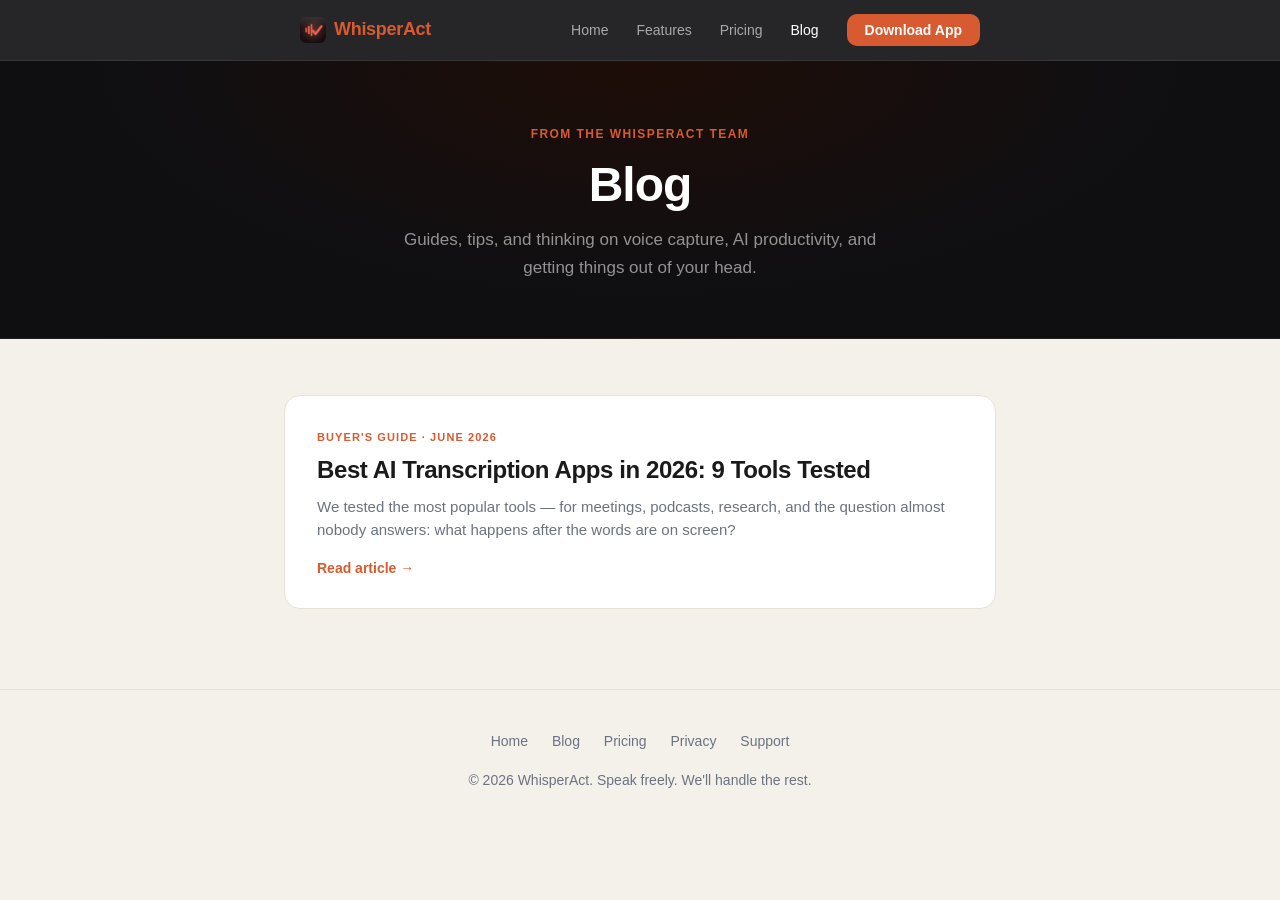
==== blog/index.html @ 08784a47 "My First Blog" ====
<!DOCTYPE html>
<html lang="en">
<head>
  <meta charset="UTF-8" />
  <meta name="viewport" content="width=device-width, initial-scale=1.0" />
  <title>Blog — WhisperAct</title>
  <meta name="description" content="Guides, tips, and insights from the WhisperAct team — on voice capture, AI productivity, and getting things out of your head." />
  <link rel="canonical" href="https://whisperact.com/blog" />

  <!-- Favicons -->
  <link rel="icon" type="image/x-icon" href="/favicon.ico" />
  <link rel="apple-touch-icon" href="/apple-touch-icon.png" />

  <!-- Open Graph -->
  <meta property="og:type" content="website" />
  <meta property="og:title" content="Blog — WhisperAct" />
  <meta property="og:description" content="Guides, tips, and insights from the WhisperAct team." />
  <meta property="og:url" content="https://whisperact.com/blog" />
  <meta property="og:image" content="https://whisperact.com/og.png" />
  <meta name="twitter:card" content="summary_large_image" />

  <style>
    *, *::before, *::after { box-sizing: border-box; margin: 0; padding: 0; }

    :root {
      --coral:  #D85A30;
      --coral-dark: #A83820;
      --coral-hover: #B84520;
      --coral-light: #FFF5F0;
      --coral-border: #FFDDD0;
      --coral-text-dark: #8B2A10;
      --dark:   #0f0f12;
      --text:   #1a1a1a;
      --muted:  #6b7280;
      --paper:  #F4F1EB;
      --bg-alt: #EDE9E1;
      --border: #E7E1D7;
    }

    html { scroll-behavior: smooth; }

    body {
      font-family: -apple-system, BlinkMacSystemFont, "Segoe UI", Roboto, sans-serif;
      background: var(--paper);
      color: var(--text);
      line-height: 1.65;
      -webkit-font-smoothing: antialiased;
    }

    /* ── NAV ── */
    nav {
      position: sticky;
      top: 0;
      z-index: 100;
      background: rgba(10,10,13,.88);
      backdrop-filter: blur(14px);
      -webkit-backdrop-filter: blur(14px);
      border-bottom: 1px solid rgba(255,255,255,.08);
    }
    .nav-inner {
      width: 100%;
      max-width: 760px;
      margin: 0 auto;
      padding: 0 40px;
      display: flex;
      align-items: center;
      justify-content: space-between;
      height: 60px;
    }
    .nav-brand {
      font-size: 18px; font-weight: 700; color: var(--coral);
      letter-spacing: -0.3px; text-decoration: none;
      display: flex; align-items: center; gap: 8px;
    }
    .nav-brand img { width: 26px; height: 26px; border-radius: 6px; }
    .nav-links { display: flex; gap: 28px; list-style: none; align-items: center; }
    .nav-links a { font-size: 14px; color: rgba(255,255,255,.6); text-decoration: none; transition: color .15s; }
    .nav-links a:hover { color: #fff; }
    .nav-links a.nav-cta {
      background: var(--coral); color: #fff; padding: 8px 18px;
      border-radius: 10px; font-weight: 600; transition: opacity .15s;
    }
    .nav-links a.nav-cta:hover { opacity: .88; color: #fff; }
    .nav-links a.active { color: #fff; }

    /* Hamburger toggle */
    .nav-toggle {
      display: none;
      flex-direction: column; justify-content: center; align-items: center;
      gap: 5px; width: 44px; height: 44px;
      background: none; border: none; cursor: pointer; padding: 0;
    }
    .nav-toggle span {
      display: block; width: 22px; height: 2px;
      background: rgba(255,255,255,.75); border-radius: 2px;
      transition: transform .25s, opacity .2s;
    }
    .nav-toggle:focus-visible { outline: 2px solid var(--coral); outline-offset: 2px; border-radius: 4px; }

    /* ── PAGE HERO ── */
    .page-hero {
      background: radial-gradient(ellipse at 50% 0%, #1e0d08 0%, #0f0f12 60%);
      color: #fff;
      padding: 64px 24px 56px;
      text-align: center;
      border-bottom: 1px solid rgba(255,255,255,.07);
    }
    .page-hero .eyebrow {
      font-size: 12px; font-weight: 700; letter-spacing: .12em;
      text-transform: uppercase; color: var(--coral); margin-bottom: 14px;
    }
    .page-hero h1 {
      font-size: clamp(32px, 5vw, 48px);
      font-weight: 800; letter-spacing: -1px; line-height: 1.1; margin-bottom: 14px;
    }
    .page-hero p {
      font-size: 17px; color: rgba(255,255,255,.55); max-width: 480px; margin: 0 auto;
    }

    /* ── POST LIST ── */
    .container {
      max-width: 760px;
      margin: 0 auto;
      padding: 56px 24px 80px;
    }

    .post-grid {
      display: grid;
      gap: 24px;
    }

    .post-card {
      background: #fff;
      border: 1px solid var(--border);
      border-radius: 16px;
      padding: 32px 32px 28px;
      display: flex;
      flex-direction: column;
      gap: 10px;
      transition: box-shadow .2s, border-color .2s;
      text-decoration: none;
      color: inherit;
    }
    .post-card:hover {
      box-shadow: 0 4px 24px rgba(0,0,0,.08);
      border-color: #d4cec6;
    }

    .post-label {
      font-size: 11px; font-weight: 700; letter-spacing: .1em;
      text-transform: uppercase; color: var(--coral);
    }

    .post-title {
      font-size: clamp(20px, 3vw, 24px);
      font-weight: 800; letter-spacing: -0.4px; line-height: 1.2;
      color: var(--text);
    }

    .post-dek {
      font-size: 15px; color: var(--muted); line-height: 1.55;
    }

    .post-cta {
      margin-top: 6px;
      font-size: 14px; font-weight: 600; color: var(--coral);
      display: inline-flex; align-items: center; gap: 5px;
    }

    /* Footer */
    footer {
      border-top: 1px solid var(--border);
      padding: 40px 24px; text-align: center;
      color: var(--muted); font-size: 14px;
    }
    footer a { color: var(--muted); text-decoration: none; margin: 0 10px; }
    footer a:hover { color: var(--text); }

    /* ── MOBILE NAV (≤900px) ── */
    @media (max-width: 900px) {
      .nav-toggle { display: flex; }
      .nav-links {
        display: none;
        position: absolute;
        top: 60px; left: 0; right: 0;
        flex-direction: column;
        background: rgba(10,10,13,.95);
        backdrop-filter: blur(14px);
        -webkit-backdrop-filter: blur(14px);
        border-bottom: 1px solid rgba(255,255,255,.08);
        padding: 12px 0 20px;
        gap: 0;
        align-items: stretch;
      }
      nav.open .nav-links { display: flex; }
      .nav-links li { width: 100%; }
      .nav-links a {
        display: block; padding: 13px 24px;
        font-size: 15px; color: rgba(255,255,255,.75);
        border-bottom: 1px solid rgba(255,255,255,.05);
      }
      .nav-links li:last-child a { border-bottom: none; }
      .nav-links a.nav-cta {
        margin: 12px 24px 0;
        text-align: center; border-radius: 12px;
        padding: 14px 24px; background: var(--coral);
        border-bottom: none;
      }
      nav.open .nav-toggle span:nth-child(1) { transform: translateY(7px) rotate(45deg); }
      nav.open .nav-toggle span:nth-child(2) { opacity: 0; }
      nav.open .nav-toggle span:nth-child(3) { transform: translateY(-7px) rotate(-45deg); }
      .nav-inner { padding: 0 20px; }
    }

    @media (max-width: 600px) {
      .container { padding: 40px 20px 60px; }
      .post-card { padding: 24px 22px 20px; }
    }
  </style>
</head>
<body>

  <nav aria-label="Main navigation">
    <div class="nav-inner">
      <a href="/" class="nav-brand">
        <img src="/icon.png" alt="WhisperAct icon" />
        WhisperAct
      </a>
      <button class="nav-toggle" type="button" aria-label="Menu" aria-expanded="false" aria-controls="navMenu">
        <span></span><span></span><span></span>
      </button>
      <ul class="nav-links" id="navMenu">
        <li><a href="/">Home</a></li>
        <li><a href="/#features">Features</a></li>
        <li><a href="/#pricing">Pricing</a></li>
        <li><a href="/blog" class="active">Blog</a></li>
        <li>
          <a href="https://apps.apple.com/us/app/whisperact-voice-task-planner/id6776684339"
             target="_blank" rel="noopener" class="nav-cta">Download App</a>
        </li>
      </ul>
    </div>
  </nav>

  <div class="page-hero">
    <div class="eyebrow">From the WhisperAct team</div>
    <h1>Blog</h1>
    <p>Guides, tips, and thinking on voice capture, AI productivity, and getting things out of your head.</p>
  </div>

  <div class="container">
    <div class="post-grid">

      <a class="post-card" href="/blog/best-ai-transcription-apps-2026">
        <div class="post-label">Buyer's Guide · June 2026</div>
        <div class="post-title">Best AI Transcription Apps in 2026: 9 Tools Tested</div>
        <div class="post-dek">We tested the most popular tools — for meetings, podcasts, research, and the question almost nobody answers: what happens after the words are on screen?</div>
        <div class="post-cta">Read article →</div>
      </a>

    </div>
  </div>

  <footer>
    <div>
      <a href="/">Home</a>
      <a href="/blog">Blog</a>
      <a href="/#pricing">Pricing</a>
      <a href="/privacy">Privacy</a>
      <a href="/support">Support</a>
    </div>
    <p style="margin-top:16px;">© 2026 WhisperAct. Speak freely. We'll handle the rest.</p>
  </footer>

  <script src="/menu.js" defer></script>
</body>
</html>
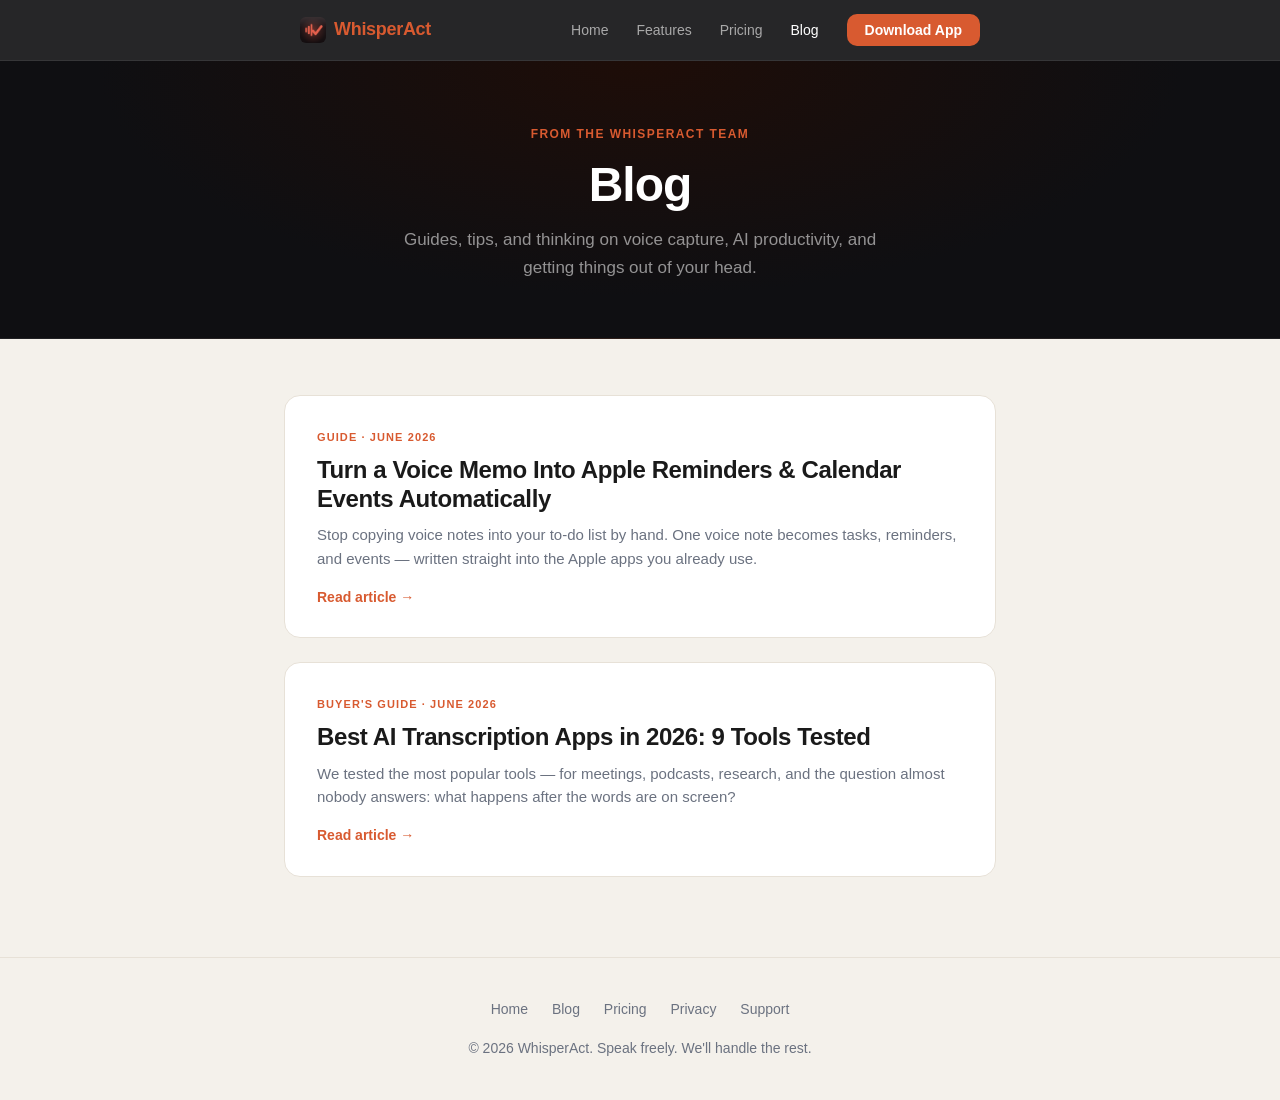
==== commit abb28077: "Voice-Memo-to-apple-reminder-calendar" ====
--- a/blog/index.html
+++ b/blog/index.html
@@ -251,6 +251,13 @@
   <div class="container">
     <div class="post-grid">
 
+      <a class="post-card" href="/blog/voice-memo-to-apple-reminders-calendar">
+        <div class="post-label">Guide · June 2026</div>
+        <div class="post-title">Turn a Voice Memo Into Apple Reminders &amp; Calendar Events Automatically</div>
+        <div class="post-dek">Stop copying voice notes into your to-do list by hand. One voice note becomes tasks, reminders, and events — written straight into the Apple apps you already use.</div>
+        <div class="post-cta">Read article →</div>
+      </a>
+
       <a class="post-card" href="/blog/best-ai-transcription-apps-2026">
         <div class="post-label">Buyer's Guide · June 2026</div>
         <div class="post-title">Best AI Transcription Apps in 2026: 9 Tools Tested</div>
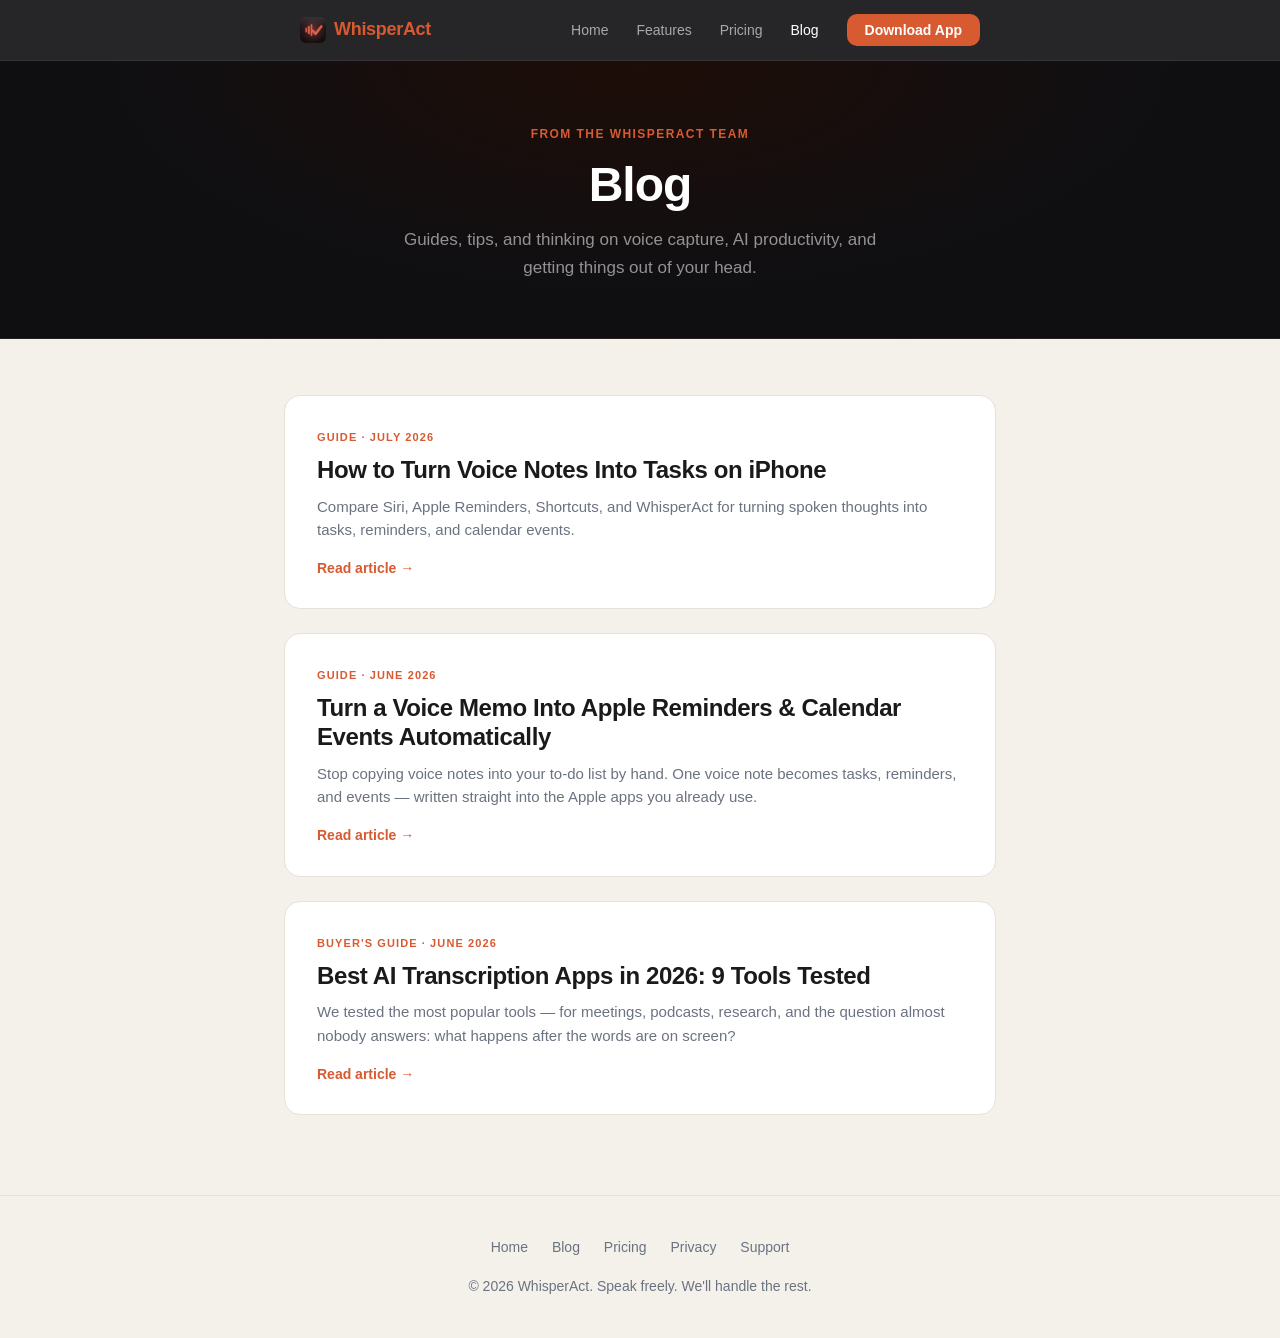
==== commit 3eb4c36b: "new blog post" ====
--- a/blog/index.html
+++ b/blog/index.html
@@ -223,7 +223,7 @@
   <nav aria-label="Main navigation">
     <div class="nav-inner">
       <a href="/" class="nav-brand">
-        <img src="/icon.png" alt="WhisperAct icon" />
+        <img src="/icon-128.png" width="26" height="26" alt="WhisperAct icon" />
         WhisperAct
       </a>
       <button class="nav-toggle" type="button" aria-label="Menu" aria-expanded="false" aria-controls="navMenu">
@@ -251,6 +251,13 @@
   <div class="container">
     <div class="post-grid">
 
+      <a class="post-card" href="/blog/voice-notes-to-tasks-iphone">
+        <div class="post-label">Guide · July 2026</div>
+        <div class="post-title">How to Turn Voice Notes Into Tasks on iPhone</div>
+        <div class="post-dek">Compare Siri, Apple Reminders, Shortcuts, and WhisperAct for turning spoken thoughts into tasks, reminders, and calendar events.</div>
+        <div class="post-cta">Read article →</div>
+      </a>
+
       <a class="post-card" href="/blog/voice-memo-to-apple-reminders-calendar">
         <div class="post-label">Guide · June 2026</div>
         <div class="post-title">Turn a Voice Memo Into Apple Reminders &amp; Calendar Events Automatically</div>
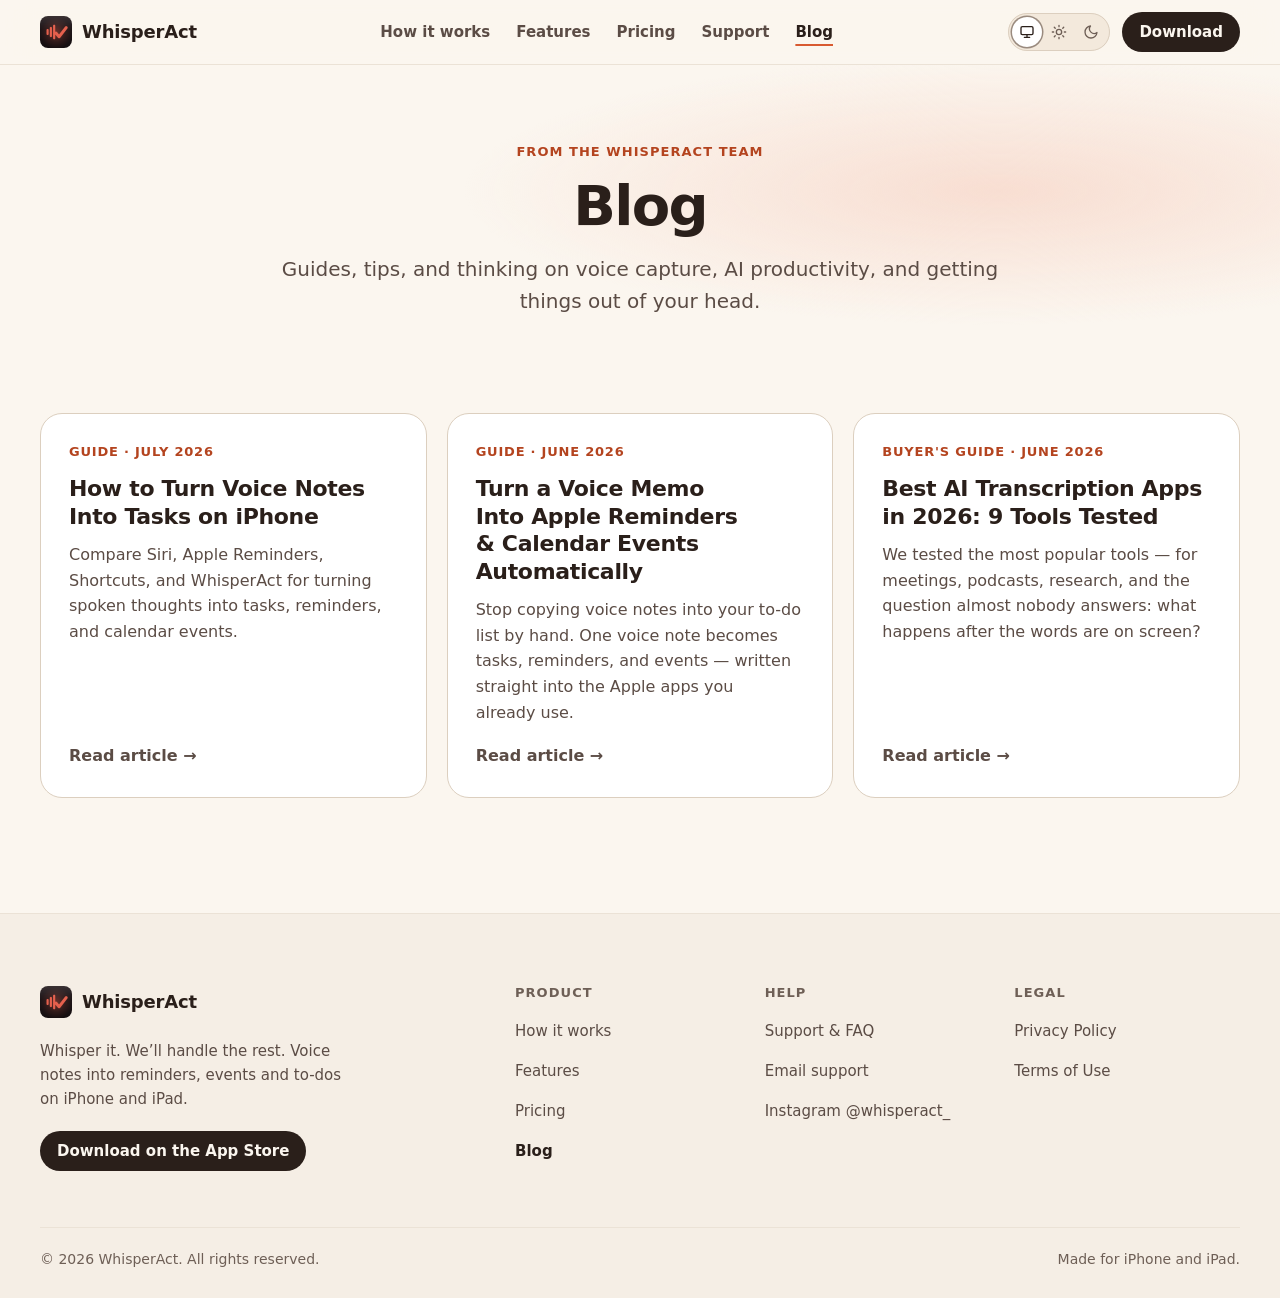
==== commit c4782661: "Refresh the website for WhisperAct 4.0.0 with light and dark themes - One shared stylesheet (site.cs" ====
--- a/blog/index.html
+++ b/blog/index.html
@@ -1,15 +1,40 @@
 <!DOCTYPE html>
-<html lang="en">
+<html lang="en" class="no-js">
 <head>
   <meta charset="UTF-8" />
-  <meta name="viewport" content="width=device-width, initial-scale=1.0" />
+  <meta name="viewport" content="width=device-width, initial-scale=1" />
   <title>Blog — WhisperAct</title>
   <meta name="description" content="Guides, tips, and insights from the WhisperAct team — on voice capture, AI productivity, and getting things out of your head." />
   <link rel="canonical" href="https://whisperact.com/blog" />
 
-  <!-- Favicons -->
-  <link rel="icon" type="image/x-icon" href="/favicon.ico" />
-  <link rel="apple-touch-icon" href="/apple-touch-icon.png" />
+  <!-- Icons / PWA -->
+  <link rel="icon" href="/favicon.ico" sizes="any" />
+  <link rel="icon" type="image/png" sizes="96x96" href="/favicon-96.png" />
+  <link rel="icon" type="image/png" sizes="32x32" href="/favicon-32.png" />
+  <link rel="apple-touch-icon" sizes="180x180" href="/apple-touch-icon.png" />
+  <link rel="manifest" href="/site.webmanifest" />
+
+  <!-- Appearance: follows the system unless the visitor picked one (stored by /menu.js) -->
+  <meta name="color-scheme" content="light dark" />
+  <meta name="theme-color" content="#fbf6ef" media="(prefers-color-scheme: light)" />
+  <meta name="theme-color" content="#1f1c1a" media="(prefers-color-scheme: dark)" />
+  <script>
+    (function (d) {
+      var r = d.documentElement;
+      r.className = r.className.replace(/\bno-js\b/, "js");
+      try {
+        var t = localStorage.getItem("wa-theme");
+        if (t === "light" || t === "dark") {
+          r.setAttribute("data-theme", t);
+          r.style.colorScheme = t;
+          var m = d.querySelectorAll('meta[name="theme-color"]');
+          for (var i = 0; i < m.length; i++) m[i].setAttribute("content", t === "dark" ? "#1f1c1a" : "#fbf6ef");
+        }
+      } catch (e) {}
+    })(document);
+  </script>
+  <link rel="stylesheet" href="/site.css" />
+  <script src="/menu.js" defer onerror="document.documentElement.classList.remove('js')"></script>
 
   <!-- Open Graph -->
   <meta property="og:type" content="website" />
@@ -18,274 +43,138 @@
   <meta property="og:url" content="https://whisperact.com/blog" />
   <meta property="og:image" content="https://whisperact.com/og.png" />
   <meta name="twitter:card" content="summary_large_image" />
-
-  <style>
-    *, *::before, *::after { box-sizing: border-box; margin: 0; padding: 0; }
-
-    :root {
-      --coral:  #D85A30;
-      --coral-dark: #A83820;
-      --coral-hover: #B84520;
-      --coral-light: #FFF5F0;
-      --coral-border: #FFDDD0;
-      --coral-text-dark: #8B2A10;
-      --dark:   #0f0f12;
-      --text:   #1a1a1a;
-      --muted:  #6b7280;
-      --paper:  #F4F1EB;
-      --bg-alt: #EDE9E1;
-      --border: #E7E1D7;
-    }
-
-    html { scroll-behavior: smooth; }
-
-    body {
-      font-family: -apple-system, BlinkMacSystemFont, "Segoe UI", Roboto, sans-serif;
-      background: var(--paper);
-      color: var(--text);
-      line-height: 1.65;
-      -webkit-font-smoothing: antialiased;
-    }
-
-    /* ── NAV ── */
-    nav {
-      position: sticky;
-      top: 0;
-      z-index: 100;
-      background: rgba(10,10,13,.88);
-      backdrop-filter: blur(14px);
-      -webkit-backdrop-filter: blur(14px);
-      border-bottom: 1px solid rgba(255,255,255,.08);
-    }
-    .nav-inner {
-      width: 100%;
-      max-width: 760px;
-      margin: 0 auto;
-      padding: 0 40px;
-      display: flex;
-      align-items: center;
-      justify-content: space-between;
-      height: 60px;
-    }
-    .nav-brand {
-      font-size: 18px; font-weight: 700; color: var(--coral);
-      letter-spacing: -0.3px; text-decoration: none;
-      display: flex; align-items: center; gap: 8px;
-    }
-    .nav-brand img { width: 26px; height: 26px; border-radius: 6px; }
-    .nav-links { display: flex; gap: 28px; list-style: none; align-items: center; }
-    .nav-links a { font-size: 14px; color: rgba(255,255,255,.6); text-decoration: none; transition: color .15s; }
-    .nav-links a:hover { color: #fff; }
-    .nav-links a.nav-cta {
-      background: var(--coral); color: #fff; padding: 8px 18px;
-      border-radius: 10px; font-weight: 600; transition: opacity .15s;
-    }
-    .nav-links a.nav-cta:hover { opacity: .88; color: #fff; }
-    .nav-links a.active { color: #fff; }
-
-    /* Hamburger toggle */
-    .nav-toggle {
-      display: none;
-      flex-direction: column; justify-content: center; align-items: center;
-      gap: 5px; width: 44px; height: 44px;
-      background: none; border: none; cursor: pointer; padding: 0;
-    }
-    .nav-toggle span {
-      display: block; width: 22px; height: 2px;
-      background: rgba(255,255,255,.75); border-radius: 2px;
-      transition: transform .25s, opacity .2s;
-    }
-    .nav-toggle:focus-visible { outline: 2px solid var(--coral); outline-offset: 2px; border-radius: 4px; }
-
-    /* ── PAGE HERO ── */
-    .page-hero {
-      background: radial-gradient(ellipse at 50% 0%, #1e0d08 0%, #0f0f12 60%);
-      color: #fff;
-      padding: 64px 24px 56px;
-      text-align: center;
-      border-bottom: 1px solid rgba(255,255,255,.07);
-    }
-    .page-hero .eyebrow {
-      font-size: 12px; font-weight: 700; letter-spacing: .12em;
-      text-transform: uppercase; color: var(--coral); margin-bottom: 14px;
-    }
-    .page-hero h1 {
-      font-size: clamp(32px, 5vw, 48px);
-      font-weight: 800; letter-spacing: -1px; line-height: 1.1; margin-bottom: 14px;
-    }
-    .page-hero p {
-      font-size: 17px; color: rgba(255,255,255,.55); max-width: 480px; margin: 0 auto;
-    }
-
-    /* ── POST LIST ── */
-    .container {
-      max-width: 760px;
-      margin: 0 auto;
-      padding: 56px 24px 80px;
-    }
-
-    .post-grid {
-      display: grid;
-      gap: 24px;
-    }
-
-    .post-card {
-      background: #fff;
-      border: 1px solid var(--border);
-      border-radius: 16px;
-      padding: 32px 32px 28px;
-      display: flex;
-      flex-direction: column;
-      gap: 10px;
-      transition: box-shadow .2s, border-color .2s;
-      text-decoration: none;
-      color: inherit;
-    }
-    .post-card:hover {
-      box-shadow: 0 4px 24px rgba(0,0,0,.08);
-      border-color: #d4cec6;
-    }
-
-    .post-label {
-      font-size: 11px; font-weight: 700; letter-spacing: .1em;
-      text-transform: uppercase; color: var(--coral);
-    }
-
-    .post-title {
-      font-size: clamp(20px, 3vw, 24px);
-      font-weight: 800; letter-spacing: -0.4px; line-height: 1.2;
-      color: var(--text);
-    }
-
-    .post-dek {
-      font-size: 15px; color: var(--muted); line-height: 1.55;
-    }
-
-    .post-cta {
-      margin-top: 6px;
-      font-size: 14px; font-weight: 600; color: var(--coral);
-      display: inline-flex; align-items: center; gap: 5px;
-    }
-
-    /* Footer */
-    footer {
-      border-top: 1px solid var(--border);
-      padding: 40px 24px; text-align: center;
-      color: var(--muted); font-size: 14px;
-    }
-    footer a { color: var(--muted); text-decoration: none; margin: 0 10px; }
-    footer a:hover { color: var(--text); }
-
-    /* ── MOBILE NAV (≤900px) ── */
-    @media (max-width: 900px) {
-      .nav-toggle { display: flex; }
-      .nav-links {
-        display: none;
-        position: absolute;
-        top: 60px; left: 0; right: 0;
-        flex-direction: column;
-        background: rgba(10,10,13,.95);
-        backdrop-filter: blur(14px);
-        -webkit-backdrop-filter: blur(14px);
-        border-bottom: 1px solid rgba(255,255,255,.08);
-        padding: 12px 0 20px;
-        gap: 0;
-        align-items: stretch;
-      }
-      nav.open .nav-links { display: flex; }
-      .nav-links li { width: 100%; }
-      .nav-links a {
-        display: block; padding: 13px 24px;
-        font-size: 15px; color: rgba(255,255,255,.75);
-        border-bottom: 1px solid rgba(255,255,255,.05);
-      }
-      .nav-links li:last-child a { border-bottom: none; }
-      .nav-links a.nav-cta {
-        margin: 12px 24px 0;
-        text-align: center; border-radius: 12px;
-        padding: 14px 24px; background: var(--coral);
-        border-bottom: none;
-      }
-      nav.open .nav-toggle span:nth-child(1) { transform: translateY(7px) rotate(45deg); }
-      nav.open .nav-toggle span:nth-child(2) { opacity: 0; }
-      nav.open .nav-toggle span:nth-child(3) { transform: translateY(-7px) rotate(-45deg); }
-      .nav-inner { padding: 0 20px; }
-    }
-
-    @media (max-width: 600px) {
-      .container { padding: 40px 20px 60px; }
-      .post-card { padding: 24px 22px 20px; }
-    }
-  </style>
 </head>
 <body>
 
-  <nav aria-label="Main navigation">
-    <div class="nav-inner">
-      <a href="/" class="nav-brand">
-        <img src="/icon-128.png" width="26" height="26" alt="WhisperAct icon" />
-        WhisperAct
-      </a>
-      <button class="nav-toggle" type="button" aria-label="Menu" aria-expanded="false" aria-controls="navMenu">
-        <span></span><span></span><span></span>
-      </button>
-      <ul class="nav-links" id="navMenu">
-        <li><a href="/">Home</a></li>
-        <li><a href="/#features">Features</a></li>
-        <li><a href="/#pricing">Pricing</a></li>
-        <li><a href="/blog" class="active">Blog</a></li>
+<a class="skip-link" href="#main">Skip to content</a>
+
+<header class="site-header">
+  <div class="shell header-bar">
+    <a class="brand" href="/">
+      <img src="/icon-128.png" width="32" height="32" alt="" />
+      <span>WhisperAct</span>
+    </a>
+    <button class="menu-toggle" type="button" aria-expanded="false" aria-controls="site-menu">
+      <span class="menu-toggle-icon" aria-hidden="true"></span>
+      <span class="sr-only">Menu</span>
+    </button>
+    <div class="site-menu" id="site-menu">
+      <nav class="primary-nav" aria-label="Main">
+        <ul>
+          <li><a href="/#how">How it works</a></li>
+          <li><a href="/#features">Features</a></li>
+          <li><a href="/#pricing">Pricing</a></li>
+          <li><a href="/support">Support</a></li>
+          <li><a href="/blog" aria-current="page">Blog</a></li>
+        </ul>
+      </nav>
+      <div class="header-actions">
+        <fieldset class="theme-switch">
+          <legend class="sr-only">Appearance</legend>
+          <label class="theme-option" title="Match system appearance">
+            <input type="radio" name="theme" value="system" checked />
+            <span><svg viewBox="0 0 24 24" fill="none" stroke="currentColor" stroke-width="2" stroke-linecap="round" stroke-linejoin="round" aria-hidden="true"><rect x="3" y="4" width="18" height="12" rx="2"/><path d="M8 20h8M12 16v4"/></svg><span class="theme-label">System</span></span>
+          </label>
+          <label class="theme-option" title="Light appearance">
+            <input type="radio" name="theme" value="light" />
+            <span><svg viewBox="0 0 24 24" fill="none" stroke="currentColor" stroke-width="2" stroke-linecap="round" stroke-linejoin="round" aria-hidden="true"><circle cx="12" cy="12" r="4"/><path d="M12 2v2M12 20v2M4.93 4.93l1.41 1.41M17.66 17.66l1.41 1.41M2 12h2M20 12h2M4.93 19.07l1.41-1.41M17.66 6.34l1.41-1.41"/></svg><span class="theme-label">Light</span></span>
+          </label>
+          <label class="theme-option" title="Dark appearance">
+            <input type="radio" name="theme" value="dark" />
+            <span><svg viewBox="0 0 24 24" fill="none" stroke="currentColor" stroke-width="2" stroke-linecap="round" stroke-linejoin="round" aria-hidden="true"><path d="M21 12.8A9 9 0 1 1 11.2 3a7 7 0 0 0 9.8 9.8z"/></svg><span class="theme-label">Dark</span></span>
+          </label>
+        </fieldset>
+        <a class="btn btn-primary btn-sm" href="https://apps.apple.com/us/app/whisperact-voice-task-planner/id6776684339" target="_blank" rel="noopener">Download<span class="sr-only"> WhisperAct on the App Store</span></a>
+      </div>
+    </div>
+  </div>
+</header>
+
+<main id="main" tabindex="-1">
+
+  <header class="page-header page-header--center">
+    <div class="shell">
+      <p class="eyebrow">From the WhisperAct team</p>
+      <h1>Blog</h1>
+      <p class="page-lead">Guides, tips, and thinking on voice capture, AI productivity, and getting things out of your head.</p>
+    </div>
+  </header>
+
+  <div class="shell section section--tight-top">
+    <ul class="post-grid">
         <li>
-          <a href="https://apps.apple.com/us/app/whisperact-voice-task-planner/id6776684339"
-             target="_blank" rel="noopener" class="nav-cta">Download App</a>
+          <article class="post-card">
+            <p class="post-label">Guide · July 2026</p>
+            <h2><a href="/blog/voice-notes-to-tasks-iphone">How to Turn Voice Notes Into Tasks on iPhone</a></h2>
+            <p>Compare Siri, Apple Reminders, Shortcuts, and WhisperAct for turning spoken thoughts into tasks, reminders, and calendar events.</p>
+            <p class="post-cta" aria-hidden="true">Read article →</p>
+          </article>
         </li>
-      </ul>
-    </div>
-  </nav>
-
-  <div class="page-hero">
-    <div class="eyebrow">From the WhisperAct team</div>
-    <h1>Blog</h1>
-    <p>Guides, tips, and thinking on voice capture, AI productivity, and getting things out of your head.</p>
+        <li>
+          <article class="post-card">
+            <p class="post-label">Guide · June 2026</p>
+            <h2><a href="/blog/voice-memo-to-apple-reminders-calendar">Turn a Voice Memo Into Apple Reminders &amp; Calendar Events Automatically</a></h2>
+            <p>Stop copying voice notes into your to-do list by hand. One voice note becomes tasks, reminders, and events — written straight into the Apple apps you already use.</p>
+            <p class="post-cta" aria-hidden="true">Read article →</p>
+          </article>
+        </li>
+        <li>
+          <article class="post-card">
+            <p class="post-label">Buyer's Guide · June 2026</p>
+            <h2><a href="/blog/best-ai-transcription-apps-2026">Best AI Transcription Apps in 2026: 9 Tools Tested</a></h2>
+            <p>We tested the most popular tools — for meetings, podcasts, research, and the question almost nobody answers: what happens after the words are on screen?</p>
+            <p class="post-cta" aria-hidden="true">Read article →</p>
+          </article>
+        </li>
+    </ul>
   </div>
 
-  <div class="container">
-    <div class="post-grid">
+</main>
 
-      <a class="post-card" href="/blog/voice-notes-to-tasks-iphone">
-        <div class="post-label">Guide · July 2026</div>
-        <div class="post-title">How to Turn Voice Notes Into Tasks on iPhone</div>
-        <div class="post-dek">Compare Siri, Apple Reminders, Shortcuts, and WhisperAct for turning spoken thoughts into tasks, reminders, and calendar events.</div>
-        <div class="post-cta">Read article →</div>
-      </a>
-
-      <a class="post-card" href="/blog/voice-memo-to-apple-reminders-calendar">
-        <div class="post-label">Guide · June 2026</div>
-        <div class="post-title">Turn a Voice Memo Into Apple Reminders &amp; Calendar Events Automatically</div>
-        <div class="post-dek">Stop copying voice notes into your to-do list by hand. One voice note becomes tasks, reminders, and events — written straight into the Apple apps you already use.</div>
-        <div class="post-cta">Read article →</div>
-      </a>
-
-      <a class="post-card" href="/blog/best-ai-transcription-apps-2026">
-        <div class="post-label">Buyer's Guide · June 2026</div>
-        <div class="post-title">Best AI Transcription Apps in 2026: 9 Tools Tested</div>
-        <div class="post-dek">We tested the most popular tools — for meetings, podcasts, research, and the question almost nobody answers: what happens after the words are on screen?</div>
-        <div class="post-cta">Read article →</div>
-      </a>
-
+<footer class="site-footer">
+  <div class="shell">
+    <div class="footer-grid">
+      <div class="footer-brand">
+        <a class="brand" href="/">
+          <img src="/icon-128.png" width="32" height="32" alt="" loading="lazy" decoding="async" />
+          <span>WhisperAct</span>
+        </a>
+        <p>Whisper it. We’ll handle the rest. Voice notes into reminders, events and to-dos on iPhone and iPad.</p>
+        <a class="btn btn-primary btn-sm" href="https://apps.apple.com/us/app/whisperact-voice-task-planner/id6776684339" target="_blank" rel="noopener">Download on the App Store</a>
+      </div>
+      <nav class="footer-nav" aria-label="Footer">
+        <div>
+          <h2>Product</h2>
+          <ul>
+            <li><a href="/#how">How it works</a></li>
+            <li><a href="/#features">Features</a></li>
+            <li><a href="/#pricing">Pricing</a></li>
+            <li><a href="/blog" aria-current="page">Blog</a></li>
+          </ul>
+        </div>
+        <div>
+          <h2>Help</h2>
+          <ul>
+            <li><a href="/support">Support &amp; FAQ</a></li>
+            <li><a href="mailto:support@whisperact.com">Email support</a></li>
+            <li><a href="https://www.instagram.com/whisperact_/" target="_blank" rel="noopener">Instagram @whisperact_</a></li>
+          </ul>
+        </div>
+        <div>
+          <h2>Legal</h2>
+          <ul>
+            <li><a href="/privacy">Privacy Policy</a></li>
+            <li><a href="/terms">Terms of Use</a></li>
+          </ul>
+        </div>
+      </nav>
+    </div>
+    <div class="footer-base">
+      <p>© 2026 WhisperAct. All rights reserved.</p>
+      <p>Made for iPhone and iPad.</p>
     </div>
   </div>
+</footer>
 
-  <footer>
-    <div>
-      <a href="/">Home</a>
-      <a href="/blog">Blog</a>
-      <a href="/#pricing">Pricing</a>
-      <a href="/privacy">Privacy</a>
-      <a href="/support">Support</a>
-    </div>
-    <p style="margin-top:16px;">© 2026 WhisperAct. Speak freely. We'll handle the rest.</p>
-  </footer>
-
-  <script src="/menu.js" defer></script>
 </body>
 </html>
--- a/site.css
+++ b/site.css
@@ -0,0 +1,1572 @@
+/* WhisperAct — shared site styles for every page.
+ *
+ * "Warm Paper" system: colours come from the app's Original theme (Tappr Assets.xcassets/wa)
+ * and the approved 4.0.0 marketing system (promo/sources/screenshots/src/styles.css).
+ * Light is the default. Dark follows the visitor's system setting unless they pick an
+ * appearance, which menu.js stores and the inline <head> script applies as data-theme.
+ * Keep the two dark blocks below identical.
+ */
+
+/* ── Tokens ───────────────────────────────────────────────────────────── */
+:root {
+  color-scheme: light;
+  --bg: #fbf6ef;
+  --bg-alt: #f5eee5;
+  --surface: #ffffff;
+  --surface-2: #fdfaf6;
+  --sunken: #f3e9dc;
+  --ink: #2a1f1a;
+  --ink-2: #5b4c45;
+  --ink-3: #6e5f56;
+  --text-body: #3a2e28;
+  --line: #ebe2d6;
+  --line-strong: #dccfbf;
+  --control-border: #9a8b7f;
+  --hover: rgba(42, 31, 26, 0.06);
+  --coral: #d85a30;
+  --coral-ink: #b4441f;
+  --coral-em: #c14b23;
+  --coral-subtle: #faece7;
+  --coral-subtle-line: #f1c9b8;
+  --coral-glow: #f8ded2;
+  --btn-bg: #2a1f1a;
+  --btn-ink: #fbf6ef;
+  --btn-bg-hover: #45362e;
+  --header-bg: rgba(251, 246, 239, 0.86);
+  --shadow-sm: 0 1px 2px rgba(42, 31, 26, 0.06);
+  --shadow-md: 0 1px 2px rgba(42, 31, 26, 0.05), 0 12px 32px -16px rgba(42, 31, 26, 0.22);
+  --shadow-device: 0 50px 90px -42px rgba(42, 31, 26, 0.5), 0 22px 40px -26px rgba(42, 31, 26, 0.38), 0 2px 6px rgba(42, 31, 26, 0.1);
+  --stage-capture: linear-gradient(160deg, #f8e5c6 0%, #fbf0de 100%);
+  --stage-review: linear-gradient(160deg, #f7ded2 0%, #fcece4 100%);
+  --stage-plan: linear-gradient(160deg, #dae7f4 0%, #edf3f9 100%);
+  --stage-day: linear-gradient(160deg, #eedcec 0%, #f8f0f6 100%);
+  --glow-capture: #f6d9a8;
+  --glow-review: #f4c3ad;
+  --glow-plan: #c2d7ef;
+  --glow-day: #e6cde3;
+  --hero-glow: radial-gradient(58% 62% at 78% 42%, #f8ded2 0%, rgba(248, 222, 210, 0) 72%);
+  /* Item types — the app's tokens */
+  --reminder: #1d9e75; --reminder-fill: #e1f5ee; --reminder-text: #085041; --reminder-line: #9fe1cb;
+  --event: #378add; --event-fill: #e6f1fb; --event-text: #0c447c; --event-line: #b5d4f4;
+  --todo: #ba7517; --todo-fill: #faeeda; --todo-text: #633806; --todo-line: #fac775;
+  /* Layout and type */
+  --shell: 1240px;
+  --gutter: clamp(16px, 4vw, 40px);
+  --prose: 36rem;
+  --header-h: 64px;
+  --radius-sm: 10px;
+  --radius: 16px;
+  --radius-lg: 22px;
+  --radius-xl: 30px;
+  --font-ui: ui-rounded, "SF Pro Rounded", system-ui, -apple-system, BlinkMacSystemFont, "Segoe UI", Roboto, "Helvetica Neue", Arial, sans-serif;
+  --font-text: system-ui, -apple-system, BlinkMacSystemFont, "Segoe UI", Roboto, "Helvetica Neue", Arial, sans-serif;
+  /* Older inline styles in the legal pages refer to --text-3. */
+  --text-3: var(--ink-3);
+}
+
+@media (prefers-color-scheme: dark) {
+  :root:not([data-theme="light"]) {
+    color-scheme: dark;
+    --bg: #1f1c1a;
+    --bg-alt: #262321;
+    --surface: #2b2826;
+    --surface-2: #34312e;
+    --sunken: #181614;
+    --ink: #f4efe9;
+    --ink-2: #cbc2b8;
+    --ink-3: #a2988e;
+    --text-body: #ddd5cc;
+    --line: #36312d;
+    --line-strong: #48423d;
+    --control-border: #7a7068;
+    --hover: rgba(244, 239, 233, 0.07);
+    --coral: #f0997b;
+    --coral-ink: #f0997b;
+    --coral-em: #f0997b;
+    --coral-subtle: #3d2219;
+    --coral-subtle-line: #6b3a28;
+    --coral-glow: #3a2219;
+    --btn-bg: #f4efe9;
+    --btn-ink: #2a1f1a;
+    --btn-bg-hover: #ffffff;
+    --header-bg: rgba(31, 28, 26, 0.86);
+    --shadow-sm: 0 1px 2px rgba(0, 0, 0, 0.3);
+    --shadow-md: 0 1px 2px rgba(0, 0, 0, 0.3), 0 14px 34px -16px rgba(0, 0, 0, 0.65);
+    --shadow-device: 0 50px 90px -42px rgba(0, 0, 0, 0.9), 0 22px 40px -26px rgba(0, 0, 0, 0.7), 0 2px 6px rgba(0, 0, 0, 0.4);
+    --stage-capture: linear-gradient(160deg, #3b2d1a 0%, #2c2620 100%);
+    --stage-review: linear-gradient(160deg, #3f251c 0%, #2d2421 100%);
+    --stage-plan: linear-gradient(160deg, #1e2b39 0%, #24262b 100%);
+    --stage-day: linear-gradient(160deg, #35253b 0%, #28232a 100%);
+    --glow-capture: rgba(239, 159, 39, 0.26);
+    --glow-review: rgba(240, 153, 123, 0.3);
+    --glow-plan: rgba(133, 183, 235, 0.26);
+    --glow-day: rgba(196, 140, 190, 0.28);
+    --hero-glow: radial-gradient(58% 62% at 78% 42%, rgba(216, 90, 48, 0.2) 0%, rgba(216, 90, 48, 0) 72%);
+    --reminder: #5dcaa5; --reminder-fill: #04342c; --reminder-text: #9fe1cb; --reminder-line: #085041;
+    --event: #85b7eb; --event-fill: #042c53; --event-text: #b5d4f4; --event-line: #0c447c;
+    --todo: #ef9f27; --todo-fill: #412402; --todo-text: #fac775; --todo-line: #633806;
+  }
+}
+
+:root[data-theme="dark"] {
+  color-scheme: dark;
+  --bg: #1f1c1a;
+  --bg-alt: #262321;
+  --surface: #2b2826;
+  --surface-2: #34312e;
+  --sunken: #181614;
+  --ink: #f4efe9;
+  --ink-2: #cbc2b8;
+  --ink-3: #a2988e;
+  --text-body: #ddd5cc;
+  --line: #36312d;
+  --line-strong: #48423d;
+  --control-border: #7a7068;
+  --hover: rgba(244, 239, 233, 0.07);
+  --coral: #f0997b;
+  --coral-ink: #f0997b;
+  --coral-em: #f0997b;
+  --coral-subtle: #3d2219;
+  --coral-subtle-line: #6b3a28;
+  --coral-glow: #3a2219;
+  --btn-bg: #f4efe9;
+  --btn-ink: #2a1f1a;
+  --btn-bg-hover: #ffffff;
+  --header-bg: rgba(31, 28, 26, 0.86);
+  --shadow-sm: 0 1px 2px rgba(0, 0, 0, 0.3);
+  --shadow-md: 0 1px 2px rgba(0, 0, 0, 0.3), 0 14px 34px -16px rgba(0, 0, 0, 0.65);
+  --shadow-device: 0 50px 90px -42px rgba(0, 0, 0, 0.9), 0 22px 40px -26px rgba(0, 0, 0, 0.7), 0 2px 6px rgba(0, 0, 0, 0.4);
+  --stage-capture: linear-gradient(160deg, #3b2d1a 0%, #2c2620 100%);
+  --stage-review: linear-gradient(160deg, #3f251c 0%, #2d2421 100%);
+  --stage-plan: linear-gradient(160deg, #1e2b39 0%, #24262b 100%);
+  --stage-day: linear-gradient(160deg, #35253b 0%, #28232a 100%);
+  --glow-capture: rgba(239, 159, 39, 0.26);
+  --glow-review: rgba(240, 153, 123, 0.3);
+  --glow-plan: rgba(133, 183, 235, 0.26);
+  --glow-day: rgba(196, 140, 190, 0.28);
+  --hero-glow: radial-gradient(58% 62% at 78% 42%, rgba(216, 90, 48, 0.2) 0%, rgba(216, 90, 48, 0) 72%);
+  --reminder: #5dcaa5; --reminder-fill: #04342c; --reminder-text: #9fe1cb; --reminder-line: #085041;
+  --event: #85b7eb; --event-fill: #042c53; --event-text: #b5d4f4; --event-line: #0c447c;
+  --todo: #ef9f27; --todo-fill: #412402; --todo-text: #fac775; --todo-line: #633806;
+}
+
+/* ── Base ─────────────────────────────────────────────────────────────── */
+*, *::before, *::after { box-sizing: border-box; }
+
+html {
+  -webkit-text-size-adjust: 100%;
+  text-size-adjust: 100%;
+  scroll-padding-top: calc(var(--header-h) + 16px);
+}
+
+@media (prefers-reduced-motion: no-preference) {
+  html { scroll-behavior: smooth; }
+}
+
+body {
+  margin: 0;
+  background: var(--bg);
+  color: var(--ink);
+  font-family: var(--font-text);
+  font-size: 1rem;
+  line-height: 1.6;
+  -webkit-font-smoothing: antialiased;
+  -moz-osx-font-smoothing: grayscale;
+}
+
+img, picture, video, svg { display: block; max-width: 100%; }
+img { height: auto; }
+
+h1, h2, h3, h4 {
+  margin: 0;
+  font-family: var(--font-ui);
+  font-weight: 700;
+  line-height: 1.15;
+  letter-spacing: -0.015em;
+  color: var(--ink);
+  text-wrap: balance;
+}
+
+p { margin: 0; text-wrap: pretty; }
+ul, ol { margin: 0; }
+
+a { color: var(--coral-ink); text-underline-offset: 0.18em; text-decoration-thickness: 0.08em; }
+a:hover { text-decoration-thickness: 0.12em; }
+
+:focus-visible {
+  outline: 2.5px solid var(--coral-ink);
+  outline-offset: 3px;
+}
+
+main:focus { outline: none; }
+
+::selection { background: var(--coral-glow); color: var(--ink); }
+
+.sr-only {
+  position: absolute !important;
+  width: 1px; height: 1px;
+  padding: 0; margin: -1px;
+  overflow: hidden;
+  clip: rect(0 0 0 0);
+  clip-path: inset(50%);
+  white-space: nowrap;
+  border: 0;
+}
+
+.shell {
+  width: min(100% - 2 * var(--gutter), var(--shell));
+  margin-inline: auto;
+}
+
+.skip-link {
+  position: absolute;
+  left: 12px;
+  top: 0;
+  z-index: 300;
+  padding: 10px 16px;
+  border-radius: 999px;
+  background: var(--btn-bg);
+  color: var(--btn-ink);
+  font-family: var(--font-ui);
+  font-weight: 650;
+  text-decoration: none;
+  transform: translateY(-160%);
+}
+.skip-link:focus { transform: translateY(12px); }
+
+/* ── Buttons ──────────────────────────────────────────────────────────── */
+.btn {
+  display: inline-flex;
+  align-items: center;
+  justify-content: center;
+  gap: 8px;
+  min-height: 48px;
+  padding: 12px 22px;
+  border: 1px solid transparent;
+  border-radius: 999px;
+  font-family: var(--font-ui);
+  font-size: 1rem;
+  font-weight: 650;
+  line-height: 1.2;
+  text-align: center;
+  text-decoration: none;
+  cursor: pointer;
+  transition: background-color 0.15s ease, border-color 0.15s ease, color 0.15s ease, transform 0.15s ease;
+}
+.btn svg { width: 18px; height: 18px; flex: none; }
+.btn-primary { background: var(--btn-bg); color: var(--btn-ink); }
+.btn-primary:hover { background: var(--btn-bg-hover); color: var(--btn-ink); }
+.btn-secondary { background: transparent; color: var(--ink); border-color: var(--control-border); }
+.btn-secondary:hover { background: var(--hover); color: var(--ink); }
+.btn-sm { min-height: 40px; padding: 8px 16px; font-size: 0.9375rem; }
+.btn-lg { min-height: 54px; padding: 14px 26px; font-size: 1.0625rem; }
+@media (prefers-reduced-motion: no-preference) {
+  .btn:hover { transform: translateY(-1px); }
+}
+
+.text-link {
+  display: inline-flex;
+  align-items: center;
+  gap: 6px;
+  font-family: var(--font-ui);
+  font-weight: 650;
+}
+
+/* ── Header and navigation ────────────────────────────────────────────── */
+.site-header {
+  position: sticky;
+  top: 0;
+  z-index: 100;
+  background: var(--header-bg);
+  -webkit-backdrop-filter: saturate(160%) blur(16px);
+  backdrop-filter: saturate(160%) blur(16px);
+  border-bottom: 1px solid var(--line);
+}
+@supports not ((-webkit-backdrop-filter: blur(1px)) or (backdrop-filter: blur(1px))) {
+  .site-header { background: var(--bg); }
+}
+
+.header-bar {
+  display: flex;
+  align-items: center;
+  gap: 20px;
+  min-height: var(--header-h);
+}
+
+.brand {
+  display: inline-flex;
+  align-items: center;
+  gap: 10px;
+  flex: none;
+  border-radius: 10px;
+  color: var(--ink);
+  font-family: var(--font-ui);
+  font-size: 1.125rem;
+  font-weight: 700;
+  letter-spacing: -0.01em;
+  text-decoration: none;
+}
+.brand img { width: 32px; height: 32px; border-radius: 8px; }
+
+.site-menu {
+  display: flex;
+  flex: 1;
+  align-items: center;
+  gap: 12px;
+  min-width: 0;
+}
+
+.primary-nav { margin-inline: auto; }
+.primary-nav ul {
+  display: flex;
+  align-items: center;
+  gap: 2px;
+  padding: 0;
+  list-style: none;
+}
+.primary-nav a {
+  display: block;
+  padding: 8px 12px;
+  border-radius: 999px;
+  color: var(--ink-2);
+  font-family: var(--font-ui);
+  font-size: 0.9375rem;
+  font-weight: 600;
+  text-decoration: none;
+  white-space: nowrap;
+  transition: background-color 0.15s ease, color 0.15s ease;
+}
+.primary-nav a:hover { background: var(--hover); color: var(--ink); }
+.primary-nav a[aria-current] {
+  color: var(--ink);
+  text-decoration: underline;
+  text-decoration-color: var(--coral);
+  text-decoration-thickness: 2px;
+  text-underline-offset: 7px;
+}
+
+.header-actions {
+  display: flex;
+  align-items: center;
+  gap: 12px;
+  flex: none;
+}
+
+/* Appearance control: three native radios styled as a segmented control. */
+.theme-switch {
+  display: inline-flex;
+  align-items: center;
+  gap: 2px;
+  margin: 0;
+  padding: 3px;
+  min-inline-size: 0;
+  border: 1px solid var(--line-strong);
+  border-radius: 999px;
+  background: var(--sunken);
+}
+.theme-switch legend { padding: 0; }
+.theme-option { position: relative; display: inline-flex; }
+.theme-option input {
+  position: absolute;
+  inset: 0;
+  width: 100%;
+  height: 100%;
+  margin: 0;
+  opacity: 0;
+  cursor: pointer;
+}
+.theme-option > span {
+  display: inline-flex;
+  align-items: center;
+  justify-content: center;
+  gap: 6px;
+  min-width: 30px;
+  height: 30px;
+  padding: 0 7px;
+  border-radius: 999px;
+  color: var(--ink-3);
+  font-family: var(--font-ui);
+  font-size: 0.875rem;
+  font-weight: 600;
+  pointer-events: none;
+}
+.theme-option svg { width: 16px; height: 16px; }
+.theme-option input:hover + span { color: var(--ink); }
+.theme-option input:checked + span {
+  background: var(--surface);
+  color: var(--ink);
+  box-shadow: 0 0 0 1.5px var(--control-border), var(--shadow-sm);
+}
+.theme-option input:focus-visible + span { outline: 2.5px solid var(--coral-ink); outline-offset: 2px; }
+.theme-label {
+  position: absolute;
+  width: 1px; height: 1px;
+  overflow: hidden;
+  clip: rect(0 0 0 0);
+  clip-path: inset(50%);
+  white-space: nowrap;
+}
+/* The control needs JavaScript; without it the page simply follows the system setting. */
+html:not(.js) .theme-switch { display: none; }
+
+.menu-toggle {
+  display: none;
+  place-items: center;
+  width: 44px;
+  height: 44px;
+  margin-left: auto;
+  margin-right: -6px;
+  padding: 0;
+  border: 0;
+  border-radius: 12px;
+  background: transparent;
+  color: var(--ink);
+  cursor: pointer;
+}
+.menu-toggle:hover { background: var(--hover); }
+.menu-toggle-icon,
+.menu-toggle-icon::before,
+.menu-toggle-icon::after {
+  display: block;
+  width: 20px;
+  height: 2px;
+  border-radius: 2px;
+  background: currentColor;
+  transition: transform 0.2s ease, opacity 0.2s ease;
+}
+.menu-toggle-icon { position: relative; }
+.menu-toggle-icon::before,
+.menu-toggle-icon::after { content: ""; position: absolute; left: 0; }
+.menu-toggle-icon::before { top: -6px; }
+.menu-toggle-icon::after { top: 6px; }
+.site-header.is-open .menu-toggle-icon { background: transparent; }
+.site-header.is-open .menu-toggle-icon::before { transform: translateY(6px) rotate(45deg); }
+.site-header.is-open .menu-toggle-icon::after { transform: translateY(-6px) rotate(-45deg); }
+
+/* Compact header. The breakpoint is in em so it also responds to a larger default font size;
+   menu.js reads the toggle's visibility instead of repeating this value. */
+@media (max-width: 61.99em) {
+  .js .menu-toggle { display: grid; }
+
+  .js .site-menu {
+    position: absolute;
+    top: 100%;
+    left: 0;
+    right: 0;
+    flex-direction: column;
+    align-items: stretch;
+    gap: 0;
+    max-height: calc(100vh - var(--header-h));
+    max-height: calc(100dvh - var(--header-h));
+    overflow-y: auto;
+    overscroll-behavior: contain;
+    padding: 4px max(var(--gutter), calc((100% - var(--shell)) / 2)) 24px;
+    background: var(--bg);
+    border-bottom: 1px solid var(--line-strong);
+    box-shadow: var(--shadow-md);
+    visibility: hidden;
+    opacity: 0;
+    transform: translateY(-6px);
+    transition: opacity 0.18s ease, transform 0.18s ease, visibility 0s linear 0.18s;
+  }
+  .js .site-header.is-open .site-menu {
+    visibility: visible;
+    opacity: 1;
+    transform: none;
+    transition: opacity 0.18s ease, transform 0.18s ease, visibility 0s;
+  }
+  .js .primary-nav { margin: 0; }
+  .js .primary-nav ul { flex-direction: column; align-items: stretch; gap: 0; }
+  .js .primary-nav li + li { border-top: 1px solid var(--line); }
+  .js .primary-nav a {
+    display: flex;
+    align-items: center;
+    min-height: 52px;
+    padding: 12px 4px;
+    border-radius: 0;
+    font-size: 1.0625rem;
+    color: var(--ink);
+    background: none;
+  }
+  .js .primary-nav a[aria-current] { text-underline-offset: 6px; }
+  .js .header-actions {
+    flex-direction: column;
+    align-items: stretch;
+    gap: 16px;
+    padding-top: 16px;
+    border-top: 1px solid var(--line);
+  }
+  .js .theme-switch { align-self: flex-start; }
+  .js .theme-option > span { padding: 0 12px; height: 36px; }
+  .js .theme-label { position: static; width: auto; height: auto; overflow: visible; clip: auto; clip-path: none; }
+  .js .header-actions .btn { width: 100%; min-height: 48px; font-size: 1rem; }
+
+  /* Without JavaScript the links stay visible in a second row, and the header does not stick. */
+  html:not(.js) .site-header { position: static; }
+  html:not(.js) .header-bar { flex-wrap: wrap; row-gap: 4px; padding-block: 10px; }
+  html:not(.js) .site-menu { flex-basis: 100%; flex-wrap: wrap; justify-content: space-between; }
+  html:not(.js) .primary-nav { margin: 0 0 0 -12px; }
+  html:not(.js) .primary-nav ul { flex-wrap: wrap; }
+}
+
+@media (prefers-reduced-motion: reduce) {
+  .js .site-menu,
+  .js .site-header.is-open .site-menu { transform: none; transition: none; }
+  .menu-toggle-icon,
+  .menu-toggle-icon::before,
+  .menu-toggle-icon::after { transition: none; }
+}
+
+/* ── Footer ───────────────────────────────────────────────────────────── */
+.site-footer {
+  border-top: 1px solid var(--line);
+  background: var(--bg-alt);
+  padding-block: clamp(48px, 7vw, 72px) 28px;
+  font-size: 0.9375rem;
+}
+.footer-grid {
+  display: grid;
+  grid-template-columns: minmax(0, 1.2fr) minmax(0, 2fr);
+  gap: 40px;
+}
+.footer-brand p { margin: 14px 0 20px; color: var(--ink-2); max-width: 32ch; }
+.footer-nav {
+  display: grid;
+  grid-template-columns: repeat(3, minmax(0, 1fr));
+  gap: 24px;
+}
+.footer-nav h2 {
+  margin-bottom: 12px;
+  font-size: 0.8125rem;
+  font-weight: 700;
+  letter-spacing: 0.08em;
+  text-transform: uppercase;
+  color: var(--ink-3);
+}
+.footer-nav ul { padding: 0; list-style: none; display: grid; gap: 4px; }
+.footer-nav a {
+  display: inline-block;
+  padding: 6px 0;
+  color: var(--ink-2);
+  text-decoration: none;
+}
+.footer-nav a:hover { color: var(--ink); text-decoration: underline; }
+.footer-nav a[aria-current] { color: var(--ink); font-weight: 600; }
+.footer-base {
+  display: flex;
+  flex-wrap: wrap;
+  justify-content: space-between;
+  gap: 8px 24px;
+  margin-top: clamp(36px, 5vw, 56px);
+  padding-top: 20px;
+  border-top: 1px solid var(--line);
+  color: var(--ink-3);
+  font-size: 0.875rem;
+}
+@media (max-width: 47.99em) {
+  .footer-grid { grid-template-columns: 1fr; }
+}
+@media (max-width: 29.99em) {
+  .footer-nav { grid-template-columns: repeat(2, minmax(0, 1fr)); }
+}
+
+/* ── Shared section scaffolding ───────────────────────────────────────── */
+.section { padding-block: clamp(64px, 9vw, 120px); }
+.section--alt { background: var(--bg-alt); }
+.section--tight-top { padding-top: clamp(32px, 4vw, 48px); }
+
+.eyebrow {
+  margin-bottom: 14px;
+  color: var(--coral-ink);
+  font-family: var(--font-ui);
+  font-size: 0.8125rem;
+  font-weight: 700;
+  letter-spacing: 0.08em;
+  text-transform: uppercase;
+}
+
+.section-head { max-width: 760px; margin-bottom: clamp(36px, 5vw, 64px); }
+.section-head h2 {
+  font-size: clamp(2rem, 1.45rem + 2.2vw, 3rem);
+  font-weight: 800;
+  letter-spacing: -0.025em;
+  line-height: 1.08;
+}
+.section-head p:not(.eyebrow) {
+  margin-top: 18px;
+  max-width: 60ch;
+  color: var(--ink-2);
+  font-size: clamp(1.0625rem, 1rem + 0.3vw, 1.25rem);
+}
+.section-head--center { margin-inline: auto; text-align: center; }
+.section-head--center p:not(.eyebrow) { margin-inline: auto; }
+.section-head--split {
+  display: flex;
+  flex-wrap: wrap;
+  align-items: flex-end;
+  justify-content: space-between;
+  gap: 20px 40px;
+  max-width: none;
+}
+.section-head--split > div { max-width: 720px; }
+
+.em { color: var(--coral-em); }
+
+.badge {
+  display: inline-flex;
+  align-items: center;
+  padding: 3px 9px;
+  border-radius: 999px;
+  background: var(--coral-subtle);
+  color: var(--coral-ink);
+  font-family: var(--font-ui);
+  font-size: 0.75rem;
+  font-weight: 700;
+  letter-spacing: 0.04em;
+  line-height: 1.4;
+  vertical-align: middle;
+  white-space: nowrap;
+}
+
+.checklist { padding: 0; list-style: none; display: grid; gap: 10px; }
+.checklist li {
+  position: relative;
+  padding-left: 30px;
+  color: var(--ink-2);
+}
+.checklist li::before {
+  content: "";
+  position: absolute;
+  left: 0;
+  top: 0.2em;
+  width: 20px;
+  height: 20px;
+  border-radius: 50%;
+  background: var(--coral-subtle);
+  box-shadow: inset 0 0 0 1px var(--coral-subtle-line);
+}
+.checklist li::after {
+  content: "";
+  position: absolute;
+  left: 6px;
+  top: calc(0.2em + 6px);
+  width: 8px;
+  height: 5px;
+  border-left: 2px solid var(--coral-ink);
+  border-bottom: 2px solid var(--coral-ink);
+  transform: rotate(-45deg);
+}
+.checklist strong { color: var(--ink); font-weight: 650; }
+
+/* ── iPhone frame (genuine app captures in an original vector frame) ──── */
+/* Geometry follows screens/iphone-frame.svg (viewBox 1428 × 2956): the screen opening is
+   1320 × 2868 at 54,44 with a 186 corner radius, and the body spans x 10–1418. */
+.iphone {
+  position: relative;
+  flex: none;
+  aspect-ratio: 1428 / 2956;
+}
+.iphone::before {
+  content: "";
+  position: absolute;
+  inset: 0 0.7%;
+  border-radius: 16.34% / 7.78%;
+  box-shadow: var(--shadow-device);
+}
+.iphone::after {
+  content: "";
+  position: absolute;
+  inset: 0;
+  background: url("/screens/iphone-frame.svg") 0 0 / 100% 100% no-repeat;
+  pointer-events: none;
+}
+.iphone-screen {
+  position: absolute;
+  left: 3.7815%;
+  top: 1.4885%;
+  width: 92.437%;
+  height: 97.023%;
+  overflow: hidden;
+  border-radius: 14.09% / 6.485%;
+  background: #f0eeea;
+  isolation: isolate;
+}
+.iphone-screen picture,
+.iphone-screen img { display: block; width: 100%; height: 100%; }
+.iphone-screen img { object-fit: cover; }
+
+/* ── Homepage: hero ───────────────────────────────────────────────────── */
+.hero {
+  position: relative;
+  overflow: hidden;
+  overflow: clip;
+  padding-block: clamp(40px, 6vw, 88px) clamp(48px, 7vw, 96px);
+  background: var(--hero-glow), var(--bg);
+}
+.hero-grid {
+  display: grid;
+  grid-template-columns: minmax(0, 1.05fr) minmax(0, 0.95fr);
+  gap: clamp(36px, 5vw, 72px);
+  align-items: center;
+}
+.hero-title {
+  font-size: clamp(2.5rem, 1.5rem + 4vw, 4.375rem);
+  font-weight: 800;
+  line-height: 1.02;
+  letter-spacing: -0.03em;
+}
+.hero-title .em { display: block; }
+.hero-lead {
+  margin-top: 24px;
+  max-width: 34em;
+  color: var(--ink-2);
+  font-size: clamp(1.0625rem, 0.98rem + 0.45vw, 1.3125rem);
+  line-height: 1.55;
+}
+.hero-actions {
+  display: flex;
+  flex-wrap: wrap;
+  gap: 12px;
+  margin-top: 32px;
+}
+@media (max-width: 29.99em) {
+  .hero-actions .btn { flex: 1 1 100%; }
+}
+.hero-facts {
+  display: flex;
+  flex-wrap: wrap;
+  gap: 10px 22px;
+  margin-top: 30px;
+  padding: 0;
+  list-style: none;
+  color: var(--ink-2);
+  font-family: var(--font-ui);
+  font-size: 0.9375rem;
+  font-weight: 600;
+}
+.hero-facts li { display: inline-flex; align-items: center; gap: 8px; }
+.hero-facts li::before {
+  content: "";
+  width: 8px;
+  height: 8px;
+  border-radius: 50%;
+  background: var(--dot, var(--coral));
+}
+.hero-facts li:nth-child(2) { --dot: var(--todo); }
+.hero-facts li:nth-child(3) { --dot: var(--event); }
+.hero-facts li:nth-child(4) { --dot: var(--reminder); }
+
+/* Two phones, the Review memo in front of the Home Screen widget. */
+.hero-phones {
+  position: relative;
+  width: min(100%, 500px);
+  aspect-ratio: 500 / 620;
+  margin-inline: auto;
+}
+.hero-phone { position: absolute; }
+.hero-phone--back { left: 0; top: 0; width: 52%; rotate: -6deg; }
+.hero-phone--front { right: 0; top: 3%; width: 58%; }
+
+@media (max-width: 55.99em) {
+  .hero-grid { grid-template-columns: 1fr; }
+  .hero-copy { max-width: 640px; }
+  .hero-phones { width: min(100%, 420px); }
+}
+
+@media (prefers-reduced-motion: no-preference) {
+  .hero-copy > * { animation: rise 0.7s cubic-bezier(0.2, 0.7, 0.2, 1) both; }
+  .hero-copy > :nth-child(2) { animation-delay: 0.06s; }
+  .hero-copy > :nth-child(3) { animation-delay: 0.12s; }
+  .hero-copy > :nth-child(4) { animation-delay: 0.18s; }
+  .hero-copy > :nth-child(5) { animation-delay: 0.24s; }
+  .hero-phone { animation: rise-device 1s cubic-bezier(0.2, 0.7, 0.2, 1) both; }
+  .hero-phone--front { animation-delay: 0.12s; }
+
+  /* Scroll-linked: motion.js sets --p from 0 to 1 as the hero scrolls away. */
+  .motion-ready .hero-copy { transform: translate3d(0, calc(var(--p, 0) * 56px), 0); opacity: calc(1 - var(--p, 0) * 0.55); }
+  .motion-ready .hero-phone--front { transform: translate3d(0, calc(var(--p, 0) * -12%), 0) rotate(calc(var(--p, 0) * 3deg)); }
+  .motion-ready .hero-phone--back { transform: translate3d(calc(var(--p, 0) * -12%), calc(var(--p, 0) * 6%), 0) rotate(calc(var(--p, 0) * -6deg)); }
+}
+/* Entrances use the separate translate property, so they compose with scroll-linked transforms,
+   and they never start hidden (no blank first frame, no delayed LCP). */
+@keyframes rise { from { translate: 0 14px; } }
+@keyframes rise-device { from { translate: 0 44px; } }
+
+/* ── Homepage: how it works (pinned story on large screens) ───────────── */
+.step-label {
+  display: inline-flex;
+  align-items: center;
+  gap: 10px;
+  margin-bottom: 16px;
+  color: var(--coral-ink);
+  font-family: var(--font-ui);
+  font-size: 0.875rem;
+  font-weight: 700;
+  letter-spacing: 0.08em;
+  text-transform: uppercase;
+}
+.step-num {
+  display: inline-grid;
+  place-items: center;
+  width: 30px;
+  height: 30px;
+  border-radius: 50%;
+  background: var(--btn-bg);
+  color: var(--btn-ink);
+  font-size: 0.9375rem;
+  letter-spacing: 0;
+}
+/* clip, not hidden: it keeps the glow inside the page without breaking the sticky phone. */
+.story { overflow-x: clip; }
+.story-grid { position: relative; }
+.story-stage { display: none; }
+.story-steps {
+  display: grid;
+  gap: clamp(56px, 9vw, 96px);
+  padding: 0;
+  list-style: none;
+}
+.story-step { display: grid; gap: 28px; }
+.story-step[data-tone="capture"] { --stage: var(--stage-capture); }
+.story-step[data-tone="review"] { --stage: var(--stage-review); }
+.story-step[data-tone="plan"] { --stage: var(--stage-plan); }
+.story-step[data-tone="day"] { --stage: var(--stage-day); }
+.story-step-media {
+  padding: clamp(28px, 6vw, 48px) 16px;
+  border-radius: var(--radius-xl);
+  background: var(--stage, var(--bg-alt));
+  perspective: 1400px;
+}
+.story-step-media .iphone { width: min(62%, 280px); margin-inline: auto; transform-origin: 50% 100%; }
+.story-copy h3 {
+  font-size: clamp(1.75rem, 1.35rem + 1.6vw, 2.5rem);
+  font-weight: 800;
+  letter-spacing: -0.025em;
+}
+.story-copy > p:not(.step-label) {
+  margin-top: 16px;
+  max-width: 34em;
+  color: var(--ink-2);
+  font-size: 1.125rem;
+}
+.story-copy .checklist { margin-top: 22px; }
+
+@media (min-width: 48em) and (max-width: 61.99em) {
+  .story-step { grid-template-columns: minmax(0, 0.9fr) minmax(0, 1.1fr); align-items: center; gap: 40px; }
+}
+@media (min-width: 62em) {
+  .story:not(.story-ready) .story-step { grid-template-columns: minmax(0, 0.9fr) minmax(0, 1.1fr); align-items: center; gap: 56px; }
+}
+
+/* motion.js adds .story-ready; until then (or without JavaScript) every step shows its own phone. */
+@media (min-width: 62em) {
+  .story-ready .story-grid {
+    display: grid;
+    grid-template-columns: minmax(0, 1fr) minmax(0, 1fr);
+    gap: clamp(40px, 6vw, 96px);
+  }
+  .story-ready .story-stage { display: block; }
+  .story-ready .story-step-media { display: none; }
+  /* Room after the last step, so it can reach the middle while the phone is still pinned. */
+  .story-ready .story-steps { gap: 0; padding-bottom: 14vh; }
+  .story-ready .story-step {
+    min-height: 76vh;
+    align-content: center;
+    padding-block: 6vh;
+    transition: opacity 0.5s ease;
+  }
+  .story-ready .story-step:not(.is-active) { opacity: 0.26; }
+}
+.story-sticky {
+  position: sticky;
+  top: var(--header-h);
+  display: grid;
+  place-items: center;
+  height: calc(100vh - var(--header-h));
+}
+.story-device {
+  position: relative;
+  z-index: 1;
+  height: min(78vh, 720px);
+  aspect-ratio: 1428 / 2956;
+  perspective: 1600px;
+}
+.story-device .iphone {
+  height: 100%;
+  transition: rotate 0.9s cubic-bezier(0.2, 0.7, 0.2, 1), translate 0.9s cubic-bezier(0.2, 0.7, 0.2, 1);
+}
+.story[data-active="1"] .story-device .iphone { rotate: y -9deg; }
+.story[data-active="2"] .story-device .iphone { rotate: y 9deg; }
+.story[data-active="3"] .story-device .iphone { rotate: y -7deg; translate: 0 -1%; }
+.story[data-active="4"] .story-device .iphone { rotate: y 7deg; }
+.story[data-active="5"] .story-device .iphone { rotate: y 0deg; }
+.story-screen {
+  position: absolute;
+  inset: 0;
+  opacity: 0;
+  transform: translateY(3%) scale(1.03);
+  transition: opacity 0.5s ease, transform 0.7s cubic-bezier(0.2, 0.7, 0.2, 1);
+}
+.story-screen.is-active { opacity: 1; transform: none; }
+.story-glow { position: absolute; inset: 6% -6%; pointer-events: none; }
+.story-glow span {
+  position: absolute;
+  inset: 0;
+  border-radius: 50%;
+  opacity: 0;
+  background: radial-gradient(closest-side, var(--tone), transparent);
+  transition: opacity 0.8s ease;
+}
+.story-glow [data-tone="capture"] { --tone: var(--glow-capture); }
+.story-glow [data-tone="review"] { --tone: var(--glow-review); }
+.story-glow [data-tone="plan"] { --tone: var(--glow-plan); }
+.story-glow [data-tone="day"] { --tone: var(--glow-day); }
+.story[data-active="1"] .story-glow [data-tone="capture"],
+.story[data-active="2"] .story-glow [data-tone="capture"],
+.story[data-active="3"] .story-glow [data-tone="review"],
+.story[data-active="4"] .story-glow [data-tone="plan"],
+.story[data-active="5"] .story-glow [data-tone="day"] { opacity: 1; }
+.story-dots {
+  position: absolute;
+  right: 2%;
+  top: 50%;
+  translate: 0 -50%;
+  z-index: 2;
+  display: grid;
+  gap: 8px;
+  margin: 0;
+  padding: 0;
+  list-style: none;
+}
+.story-dots li {
+  width: 6px;
+  height: 6px;
+  border-radius: 3px;
+  background: var(--line-strong);
+  transition: height 0.35s ease, background-color 0.35s ease;
+}
+.story-dots li.is-active { height: 24px; background: var(--coral); }
+
+@media (prefers-reduced-motion: no-preference) {
+  /* Scroll-linked entrances: --p runs from 0 to 1 as each element comes into view. */
+  .motion-ready .story-device { transform: translate3d(0, calc((1 - var(--p, 1)) * 96px), 0) scale(calc(0.86 + var(--p, 1) * 0.14)); }
+  .motion-ready .story-glow { opacity: var(--p, 1); }
+  .motion-ready .story-step-media .iphone {
+    transform: translate3d(0, calc((1 - var(--p, 1)) * 72px), 0) rotateX(calc((1 - var(--p, 1)) * 24deg)) scale(calc(0.9 + var(--p, 1) * 0.1));
+  }
+}
+@media (prefers-reduced-motion: reduce) {
+  .story-screen,
+  .story-step,
+  .story-device .iphone,
+  .story-glow span,
+  .story-dots li { transition: none; }
+}
+
+/* ── Homepage: where items go ─────────────────────────────────────────── */
+.split {
+  display: grid;
+  grid-template-columns: minmax(0, 1fr) minmax(0, 1fr);
+  gap: clamp(36px, 6vw, 88px);
+  align-items: center;
+}
+.split .section-head { margin-bottom: 0; }
+.split-notes { margin-top: 28px; }
+@media (max-width: 55.99em) {
+  .split { grid-template-columns: 1fr; }
+}
+
+.routes {
+  display: grid;
+  gap: 14px;
+  margin: 0;
+}
+.route {
+  display: grid;
+  grid-template-columns: minmax(0, 9.5rem) auto minmax(0, 1fr);
+  align-items: center;
+  gap: 14px;
+  padding: 16px 18px;
+  border: 1px solid var(--line-strong);
+  border-radius: var(--radius);
+  background: var(--surface);
+  box-shadow: var(--shadow-sm);
+}
+.route dt {
+  display: inline-flex;
+  align-items: center;
+  justify-self: start;
+  gap: 8px;
+  padding: 6px 12px;
+  border: 1px solid var(--type-line);
+  border-radius: 999px;
+  background: var(--type-fill);
+  color: var(--type-text);
+  font-family: var(--font-ui);
+  font-weight: 700;
+  font-size: 0.9375rem;
+}
+.route dt::before {
+  content: "";
+  width: 8px;
+  height: 8px;
+  border-radius: 50%;
+  background: var(--type);
+}
+.route-arrow { width: 22px; height: 22px; color: var(--ink-3); }
+.route dd { margin: 0; }
+.route-dest { display: block; color: var(--ink); font-family: var(--font-ui); font-weight: 700; font-size: 1.0625rem; }
+.route-note { display: block; color: var(--ink-3); font-size: 0.875rem; line-height: 1.45; }
+.route--reminder { --type: var(--reminder); --type-fill: var(--reminder-fill); --type-text: var(--reminder-text); --type-line: var(--reminder-line); }
+.route--event { --type: var(--event); --type-fill: var(--event-fill); --type-text: var(--event-text); --type-line: var(--event-line); }
+.route--todo { --type: var(--todo); --type-fill: var(--todo-fill); --type-text: var(--todo-text); --type-line: var(--todo-line); }
+@media (max-width: 29.99em) {
+  .route { grid-template-columns: 1fr; gap: 8px; }
+  .route-arrow { display: none; }
+}
+
+/* ── Homepage: features ───────────────────────────────────────────────── */
+.feature-grid {
+  display: grid;
+  grid-template-columns: repeat(3, minmax(0, 1fr));
+  gap: 16px;
+  padding: 0;
+  list-style: none;
+}
+.feature-card {
+  position: relative;
+  padding: 28px 26px 30px;
+  border: 1px solid var(--line-strong);
+  border-radius: var(--radius-lg);
+  background: var(--surface);
+  box-shadow: var(--shadow-sm);
+}
+.feature-icon {
+  display: inline-grid;
+  place-items: center;
+  width: 44px;
+  height: 44px;
+  margin-bottom: 18px;
+  border-radius: 14px;
+  background: var(--coral-subtle);
+  color: var(--coral-ink);
+}
+.feature-icon svg { width: 22px; height: 22px; }
+.feature-card h3 { font-size: 1.25rem; letter-spacing: -0.01em; }
+.feature-card h3 .badge { margin-left: 6px; }
+.feature-card p { margin-top: 10px; color: var(--ink-2); }
+.feature-card p + p { margin-top: 8px; }
+.feature-card .fine { color: var(--ink-3); font-size: 0.9375rem; }
+@media (max-width: 61.99em) {
+  .feature-grid { grid-template-columns: repeat(2, minmax(0, 1fr)); }
+}
+@media (max-width: 39.99em) {
+  .feature-grid { grid-template-columns: 1fr; }
+}
+
+/* ── Homepage: reviews ────────────────────────────────────────────────── */
+.quotes {
+  display: grid;
+  grid-template-columns: repeat(3, minmax(0, 1fr));
+  gap: 16px;
+}
+.quote {
+  display: flex;
+  flex-direction: column;
+  margin: 0;
+  padding: 26px;
+  border: 1px solid var(--line-strong);
+  border-radius: var(--radius-lg);
+  background: var(--surface);
+}
+.quote blockquote { margin: 0; }
+.quote blockquote p { color: var(--ink); font-size: 1.0625rem; line-height: 1.6; }
+.quote figcaption {
+  display: flex;
+  flex-wrap: wrap;
+  justify-content: space-between;
+  gap: 4px 12px;
+  margin-top: auto;
+  padding-top: 22px;
+  color: var(--ink-2);
+  font-family: var(--font-ui);
+  font-weight: 650;
+}
+.quote-source { color: var(--ink-3); font-weight: 600; }
+.quote-shipped {
+  display: inline-flex;
+  align-items: center;
+  gap: 6px;
+  align-self: flex-start;
+  margin-top: 16px;
+  padding: 5px 11px;
+  border: 1px solid var(--reminder-line);
+  border-radius: 999px;
+  background: var(--reminder-fill);
+  color: var(--reminder-text);
+  font-family: var(--font-ui);
+  font-size: 0.8125rem;
+  font-weight: 700;
+}
+.quote-shipped svg { width: 14px; height: 14px; }
+.quote--featured {
+  grid-column: 1 / -1;
+  padding: clamp(28px, 4vw, 44px);
+  background: linear-gradient(140deg, var(--coral-subtle) 0%, var(--surface) 60%);
+  border-color: var(--coral-subtle-line);
+}
+.quote--featured blockquote p {
+  font-family: var(--font-ui);
+  font-size: clamp(1.375rem, 1.1rem + 1.1vw, 2rem);
+  font-weight: 700;
+  line-height: 1.3;
+  letter-spacing: -0.015em;
+  max-width: 40ch;
+}
+@media (max-width: 61.99em) {
+  .quotes { grid-template-columns: 1fr 1fr; }
+  .quotes .quote:last-child:nth-child(even) { grid-column: 1 / -1; }
+}
+@media (max-width: 39.99em) {
+  .quotes { grid-template-columns: 1fr; }
+}
+
+/* ── Homepage: pricing ────────────────────────────────────────────────── */
+.plans {
+  display: grid;
+  grid-template-columns: minmax(0, 0.85fr) minmax(0, 1.15fr);
+  gap: 20px;
+  align-items: start;
+}
+.plan {
+  display: flex;
+  flex-direction: column;
+  padding: clamp(26px, 3.5vw, 40px);
+  border: 1px solid var(--line-strong);
+  border-radius: var(--radius-xl);
+  background: var(--surface);
+}
+.plan--pro {
+  border-color: var(--coral-subtle-line);
+  background: linear-gradient(170deg, var(--coral-subtle) 0%, var(--surface) 45%);
+  box-shadow: var(--shadow-md);
+}
+.plan h3 { font-size: 1.5rem; }
+.plan-price { margin-top: 10px; font-family: var(--font-ui); }
+.plan-price .amount { font-size: 2.75rem; font-weight: 800; letter-spacing: -0.03em; line-height: 1; }
+.plan-note { margin-top: 6px; color: var(--ink-3); }
+.plan .checklist { margin-block: 24px 28px; }
+.plan-list--two { grid-template-columns: 1fr 1fr; column-gap: 24px; }
+@media (max-width: 39.99em) {
+  .plan-list--two { grid-template-columns: 1fr; }
+}
+.plan > .btn { margin-top: auto; }
+.plan-cta-note { margin: -8px 0 16px; color: var(--ink-3); font-size: 0.9375rem; }
+
+.billing {
+  display: grid;
+  gap: 10px;
+  margin: 0 0 24px;
+  padding: 0;
+  list-style: none;
+}
+.billing li {
+  display: flex;
+  flex-wrap: wrap;
+  align-items: center;
+  justify-content: space-between;
+  gap: 6px 16px;
+  padding: 14px 18px;
+  border: 1px solid var(--line-strong);
+  border-radius: var(--radius);
+  background: var(--surface);
+}
+.billing-name { display: inline-flex; flex-wrap: wrap; align-items: center; gap: 8px; font-family: var(--font-ui); font-weight: 700; font-size: 1.0625rem; }
+.billing-detail { display: block; flex-basis: 100%; order: 3; color: var(--ink-3); font-size: 0.875rem; }
+.billing-price { font-family: var(--font-ui); font-weight: 800; font-size: 1.25rem; letter-spacing: -0.01em; }
+.billing-price small { margin-left: 3px; color: var(--ink-3); font-size: 0.875rem; font-weight: 600; letter-spacing: 0; }
+.fine-print {
+  max-width: 76ch;
+  margin: 24px auto 0;
+  color: var(--ink-3);
+  font-size: 0.875rem;
+  text-align: center;
+}
+@media (max-width: 55.99em) {
+  .plans { grid-template-columns: 1fr; }
+}
+
+/* ── Homepage: privacy ────────────────────────────────────────────────── */
+.privacy-grid {
+  display: grid;
+  grid-template-columns: repeat(3, minmax(0, 1fr));
+  gap: 16px;
+}
+.privacy-card {
+  padding: 26px;
+  border: 1px solid var(--line-strong);
+  border-radius: var(--radius-lg);
+  background: var(--surface);
+}
+.privacy-card h3 { font-size: 1.1875rem; margin-bottom: 14px; }
+.privacy-card ul { padding-left: 1.1em; display: grid; gap: 8px; color: var(--ink-2); }
+.privacy-card li::marker { color: var(--coral); }
+.privacy-more { margin-top: 28px; }
+@media (max-width: 55.99em) {
+  .privacy-grid { grid-template-columns: 1fr; }
+}
+
+/* ── Homepage: closing call to action ─────────────────────────────────── */
+.cta-panel {
+  display: grid;
+  justify-items: center;
+  gap: 18px;
+  padding: clamp(40px, 7vw, 80px) clamp(20px, 5vw, 64px);
+  border-radius: var(--radius-xl);
+  background: var(--hero-glow), var(--stage-review);
+  text-align: center;
+}
+.cta-panel img { width: 72px; height: 72px; border-radius: 18px; box-shadow: var(--shadow-md); }
+.cta-panel h2 { font-size: clamp(2rem, 1.4rem + 2.4vw, 3.25rem); font-weight: 800; letter-spacing: -0.03em; }
+.cta-panel p { color: var(--ink-2); font-size: 1.125rem; max-width: 46ch; }
+
+/* ── Scroll reveal (homepage; motion.js adds .reveal-ready only when motion is welcome) ── */
+.reveal-ready [data-reveal]:not([data-reveal="stagger"]) { transition: opacity 0.7s ease, transform 0.8s cubic-bezier(0.2, 0.7, 0.2, 1); }
+.reveal-ready [data-reveal]:not([data-reveal="stagger"]):not(.is-revealed) { opacity: 0; transform: translateY(24px); }
+/* Groups: the children arrive one after another. */
+.reveal-ready [data-reveal="stagger"] > * {
+  transition: opacity 0.6s ease, transform 0.8s cubic-bezier(0.2, 0.7, 0.2, 1);
+  transition-delay: calc(var(--i, 0) * 90ms);
+}
+.reveal-ready [data-reveal="stagger"]:not(.is-revealed) > * { opacity: 0; transform: translateY(28px) scale(0.98); }
+[data-reveal="stagger"] > :nth-child(2) { --i: 1; }
+[data-reveal="stagger"] > :nth-child(3) { --i: 2; }
+[data-reveal="stagger"] > :nth-child(4) { --i: 3; }
+[data-reveal="stagger"] > :nth-child(5) { --i: 4; }
+[data-reveal="stagger"] > :nth-child(6) { --i: 5; }
+/* The route arrows draw in after their row arrives. */
+.route-arrow path { stroke-dasharray: 32; stroke-dashoffset: 0; }
+.reveal-ready .route-arrow path { transition: stroke-dashoffset 0.6s ease calc(var(--i, 0) * 90ms + 0.35s); }
+.reveal-ready .routes:not(.is-revealed) .route-arrow path { stroke-dashoffset: 32; }
+/* The app icon settles into the closing panel. */
+.reveal-ready .cta-panel img { transition: transform 0.9s cubic-bezier(0.2, 0.8, 0.25, 1.15) 0.15s; }
+.reveal-ready .cta-panel:not(.is-revealed) img { transform: scale(0.6) rotate(-10deg); }
+
+/* ── Inner page headers ───────────────────────────────────────────────── */
+.page-header {
+  padding-block: clamp(40px, 6vw, 80px) clamp(28px, 4vw, 48px);
+  background: var(--hero-glow), var(--bg);
+}
+.page-header h1 {
+  font-size: clamp(2.25rem, 1.6rem + 2.6vw, 3.5rem);
+  font-weight: 800;
+  letter-spacing: -0.03em;
+  line-height: 1.05;
+}
+.page-lead {
+  margin-top: 18px;
+  max-width: 58ch;
+  color: var(--ink-2);
+  font-size: clamp(1.0625rem, 1rem + 0.35vw, 1.25rem);
+}
+.page-header--center { text-align: center; }
+.page-header--center .page-lead { margin-inline: auto; }
+.prose-column { max-width: var(--prose); margin-inline: auto; }
+
+/* ── Prose (articles and legal pages) ─────────────────────────────────── */
+.prose {
+  max-width: var(--prose);
+  margin-inline: auto;
+  color: var(--text-body);
+  font-size: 1.0625rem;
+  line-height: 1.72;
+}
+@media (min-width: 48em) {
+  .prose:not(.legal) { font-size: 1.125rem; }
+}
+.prose > * + * { margin-top: 1.1em; }
+.prose h2 {
+  margin-top: 2.2em;
+  font-size: clamp(1.5rem, 1.25rem + 0.9vw, 1.875rem);
+  font-weight: 750;
+  letter-spacing: -0.02em;
+}
+.prose h3 {
+  margin-top: 1.9em;
+  font-size: 1.25rem;
+  letter-spacing: -0.01em;
+}
+.prose h2 + *, .prose h3 + * { margin-top: 0.6em; }
+.prose ul, .prose ol { padding-left: 1.4em; }
+.prose li + li { margin-top: 0.45em; }
+.prose ul li::marker { color: var(--coral); }
+.prose ol li::marker { color: var(--coral-ink); font-weight: 700; }
+.prose strong { color: var(--ink); font-weight: 650; }
+.prose hr { border: 0; border-top: 1px solid var(--line-strong); margin-block: 2.4em; }
+
+.table-wrap {
+  overflow-x: auto;
+  border: 1px solid var(--line-strong);
+  border-radius: var(--radius);
+  background: var(--surface);
+  -webkit-overflow-scrolling: touch;
+}
+.table-wrap:focus-visible { outline-offset: 2px; }
+.table-wrap table {
+  width: 100%;
+  min-width: 34rem;
+  border-collapse: collapse;
+  font-size: 0.9375rem;
+  line-height: 1.5;
+}
+.table-wrap th,
+.table-wrap td {
+  padding: 12px 16px;
+  border-bottom: 1px solid var(--line);
+  text-align: left;
+  vertical-align: top;
+}
+.table-wrap th {
+  background: var(--sunken);
+  color: var(--ink);
+  font-family: var(--font-ui);
+  font-weight: 700;
+  font-size: 0.875rem;
+}
+.table-wrap tr:last-child td { border-bottom: 0; }
+.table-wrap td:first-child { color: var(--ink); font-weight: 600; }
+.table-hint { margin-top: 8px; color: var(--ink-3); font-size: 0.875rem; }
+@media (min-width: 48em) { .table-hint { display: none; } }
+
+/* ── Legal pages ──────────────────────────────────────────────────────── */
+.legal { font-size: 1.0625rem; }
+.legal h2 { font-size: 1.3125rem; margin-top: 2.4em; }
+.legal > h2:first-child { margin-top: 0; }
+.page-badge {
+  margin-bottom: 14px;
+  color: var(--coral-ink);
+  font-family: var(--font-ui);
+  font-size: 0.8125rem;
+  font-weight: 700;
+  letter-spacing: 0.08em;
+  text-transform: uppercase;
+}
+.page-meta { margin-top: 16px; color: var(--ink-3); font-size: 0.9375rem; }
+.lead-box {
+  margin-top: 24px;
+  padding: 18px 22px;
+  border: 1px solid var(--coral-subtle-line);
+  border-radius: var(--radius);
+  background: var(--coral-subtle);
+}
+.lead-box p { color: var(--ink); font-weight: 500; line-height: 1.6; }
+.section-anchor {
+  display: block;
+  color: var(--coral-ink);
+  font-family: var(--font-ui);
+  font-size: 0.8125rem;
+  font-weight: 700;
+  letter-spacing: 0.08em;
+  text-transform: uppercase;
+}
+.legal-caps { font-size: 0.875rem; letter-spacing: 0.01em; }
+
+/* ── Support ──────────────────────────────────────────────────────────── */
+.support-layout { max-width: 38rem; margin-inline: auto; }
+.support-actions { display: flex; flex-wrap: wrap; justify-content: center; gap: 12px; margin-top: 28px; }
+.faq-group + .faq-group { margin-top: clamp(40px, 5vw, 56px); }
+.faq-group > h2 { font-size: 1.375rem; margin-bottom: 16px; }
+.faq-list {
+  border: 1px solid var(--line-strong);
+  border-radius: var(--radius-lg);
+  background: var(--surface);
+  overflow: hidden;
+  overflow: clip;
+}
+.faq-item + .faq-item { border-top: 1px solid var(--line); }
+.faq-item summary {
+  display: flex;
+  align-items: center;
+  justify-content: space-between;
+  gap: 16px;
+  padding: 18px 22px;
+  list-style: none;
+  color: var(--ink);
+  font-family: var(--font-ui);
+  font-size: 1.0625rem;
+  font-weight: 650;
+  line-height: 1.35;
+  cursor: pointer;
+}
+.faq-item summary::-webkit-details-marker { display: none; }
+.faq-item summary::after {
+  content: "";
+  flex: none;
+  width: 10px;
+  height: 10px;
+  margin-right: 4px;
+  border-right: 2px solid var(--coral-ink);
+  border-bottom: 2px solid var(--coral-ink);
+  transform: translateY(-3px) rotate(45deg);
+  transition: transform 0.2s ease;
+}
+.faq-item[open] summary::after { transform: translateY(2px) rotate(-135deg); }
+.faq-item summary:hover { background: var(--hover); }
+.faq-item summary:focus-visible { outline-offset: -4px; border-radius: var(--radius-lg); }
+.faq-answer {
+  padding: 0 22px 22px;
+  color: var(--text-body);
+  font-size: 1.0625rem;
+  line-height: 1.7;
+}
+.faq-answer p + p { margin-top: 0.8em; }
+.faq-answer strong { color: var(--ink); font-weight: 650; }
+@media (prefers-reduced-motion: reduce) {
+  .faq-item summary::after { transition: none; }
+}
+.contact-card {
+  display: grid;
+  justify-items: center;
+  gap: 14px;
+  margin-top: clamp(48px, 6vw, 72px);
+  padding: clamp(32px, 5vw, 52px) clamp(20px, 4vw, 40px);
+  border: 1px solid var(--coral-subtle-line);
+  border-radius: var(--radius-xl);
+  background: var(--hero-glow), var(--surface);
+  text-align: center;
+}
+.contact-card h2 { font-size: clamp(1.625rem, 1.3rem + 1.2vw, 2.125rem); font-weight: 800; letter-spacing: -0.02em; }
+.contact-card p { max-width: 44ch; color: var(--ink-2); }
+.contact-card .response-note { color: var(--ink-3); font-size: 0.9375rem; }
+
+/* ── Blog index ───────────────────────────────────────────────────────── */
+.post-grid {
+  display: grid;
+  grid-template-columns: repeat(auto-fill, minmax(min(100%, 320px), 1fr));
+  gap: 20px;
+  padding: 0;
+  list-style: none;
+}
+.post-card {
+  position: relative;
+  display: flex;
+  flex-direction: column;
+  gap: 12px;
+  height: 100%;
+  padding: 28px;
+  border: 1px solid var(--line-strong);
+  border-radius: var(--radius-lg);
+  background: var(--surface);
+  transition: border-color 0.15s ease, box-shadow 0.15s ease, transform 0.15s ease;
+}
+.post-card:hover { border-color: var(--control-border); box-shadow: var(--shadow-md); }
+.post-card:focus-within { outline: 2.5px solid var(--coral-ink); outline-offset: 3px; }
+.post-card .post-label {
+  color: var(--coral-ink);
+  font-family: var(--font-ui);
+  font-size: 0.8125rem;
+  font-weight: 700;
+  letter-spacing: 0.06em;
+  text-transform: uppercase;
+}
+.post-card h2 { font-size: 1.375rem; line-height: 1.25; letter-spacing: -0.015em; }
+.post-card h2 a { color: var(--ink); text-decoration: none; }
+.post-card h2 a:focus-visible { outline: none; }
+.post-card h2 a::after { content: ""; position: absolute; inset: 0; border-radius: inherit; }
+.post-card p { color: var(--ink-2); }
+.post-cta {
+  margin-top: auto;
+  padding-top: 6px;
+  color: var(--coral-ink);
+  font-family: var(--font-ui);
+  font-weight: 650;
+}
+@media (prefers-reduced-motion: no-preference) {
+  .post-card:hover { transform: translateY(-2px); }
+}
+
+/* ── Articles ─────────────────────────────────────────────────────────── */
+.breadcrumb { margin-bottom: 20px; font-family: var(--font-ui); font-size: 0.9375rem; font-weight: 600; }
+.breadcrumb ol { display: flex; flex-wrap: wrap; gap: 6px; padding: 0; list-style: none; color: var(--ink-3); }
+.breadcrumb li + li::before { content: "/"; margin-right: 6px; color: var(--ink-3); }
+.breadcrumb a { color: var(--ink-2); text-decoration: none; }
+.breadcrumb a:hover { color: var(--ink); text-decoration: underline; }
+.article-header h1 {
+  font-size: clamp(2.125rem, 1.5rem + 2.6vw, 3.25rem);
+  font-weight: 800;
+  letter-spacing: -0.03em;
+  line-height: 1.08;
+}
+.article-header .dek {
+  margin-top: 18px;
+  color: var(--ink-2);
+  font-size: clamp(1.125rem, 1.05rem + 0.35vw, 1.3125rem);
+  line-height: 1.55;
+}
+.byline { margin-top: 18px; color: var(--ink-3); font-size: 0.9375rem; }
+.article-body { padding-block: clamp(8px, 1.5vw, 16px) clamp(64px, 8vw, 104px); }
+
+.intro-lede { color: var(--ink); font-size: 1.1875rem; line-height: 1.6; }
+.meta-line { color: var(--ink-3); font-size: 0.9375rem; }
+.meta-line strong { color: var(--ink-2); }
+.rank { margin-right: 8px; color: var(--coral-ink); }
+.tldr {
+  padding: 22px 24px;
+  border: 1px solid var(--line-strong);
+  border-left: 4px solid var(--coral);
+  border-radius: var(--radius);
+  background: var(--surface);
+}
+.prose .tldr h2 {
+  margin: 0 0 10px;
+  color: var(--coral-ink);
+  font-size: 0.875rem;
+  letter-spacing: 0.08em;
+  text-transform: uppercase;
+}
+.tldr p { font-size: 1rem; }
+.callout {
+  padding: 20px 22px;
+  border: 1px solid var(--coral-subtle-line);
+  border-radius: var(--radius);
+  background: var(--coral-subtle);
+}
+.callout p { color: var(--ink); font-size: 1rem; }
+.spotlight {
+  display: grid;
+  justify-items: center;
+  gap: 14px;
+  padding: clamp(28px, 5vw, 44px) clamp(20px, 4vw, 36px);
+  border-radius: var(--radius-xl);
+  background: var(--hero-glow), var(--stage-review);
+  text-align: center;
+}
+.prose .spotlight { margin-block: 2.4em; }
+.spotlight .eyebrow { margin: 0; }
+.prose .spotlight h3 { margin: 0; font-size: clamp(1.375rem, 1.2rem + 0.8vw, 1.75rem); font-weight: 800; }
+.spotlight p { max-width: 48ch; color: var(--ink-2); font-size: 1rem; }
+.spotlight .btn { margin-top: 6px; }
+.example-grid { display: grid; gap: 12px; }
+.example-card {
+  padding: 18px 20px;
+  border: 1px solid var(--line-strong);
+  border-radius: var(--radius);
+  background: var(--surface);
+}
+.spoken { color: var(--coral-ink); font-weight: 650; }
+.becomes { margin-top: 6px; font-size: 1rem; }
+.yes { color: var(--reminder-text); font-weight: 700; }
+.mixed { color: var(--todo-text); font-weight: 700; }
+.no { color: var(--ink-3); font-weight: 700; }
+.faq h3 { font-size: 1.125rem; }
+.faq h3 + p { margin-top: 0.4em; }
+.small-note { color: var(--ink-3); font-size: 0.875rem; }
+
+/* ── Print ────────────────────────────────────────────────────────────── */
+@media print {
+  .site-header, .site-footer, .skip-link, .hero-actions, .spotlight .btn { display: none !important; }
+  body { background: #fff; color: #000; }
+  .reveal-ready [data-reveal]:not(.is-revealed),
+  .reveal-ready [data-reveal="stagger"]:not(.is-revealed) > * { opacity: 1; transform: none; }
+  .table-wrap { overflow: visible; }
+}
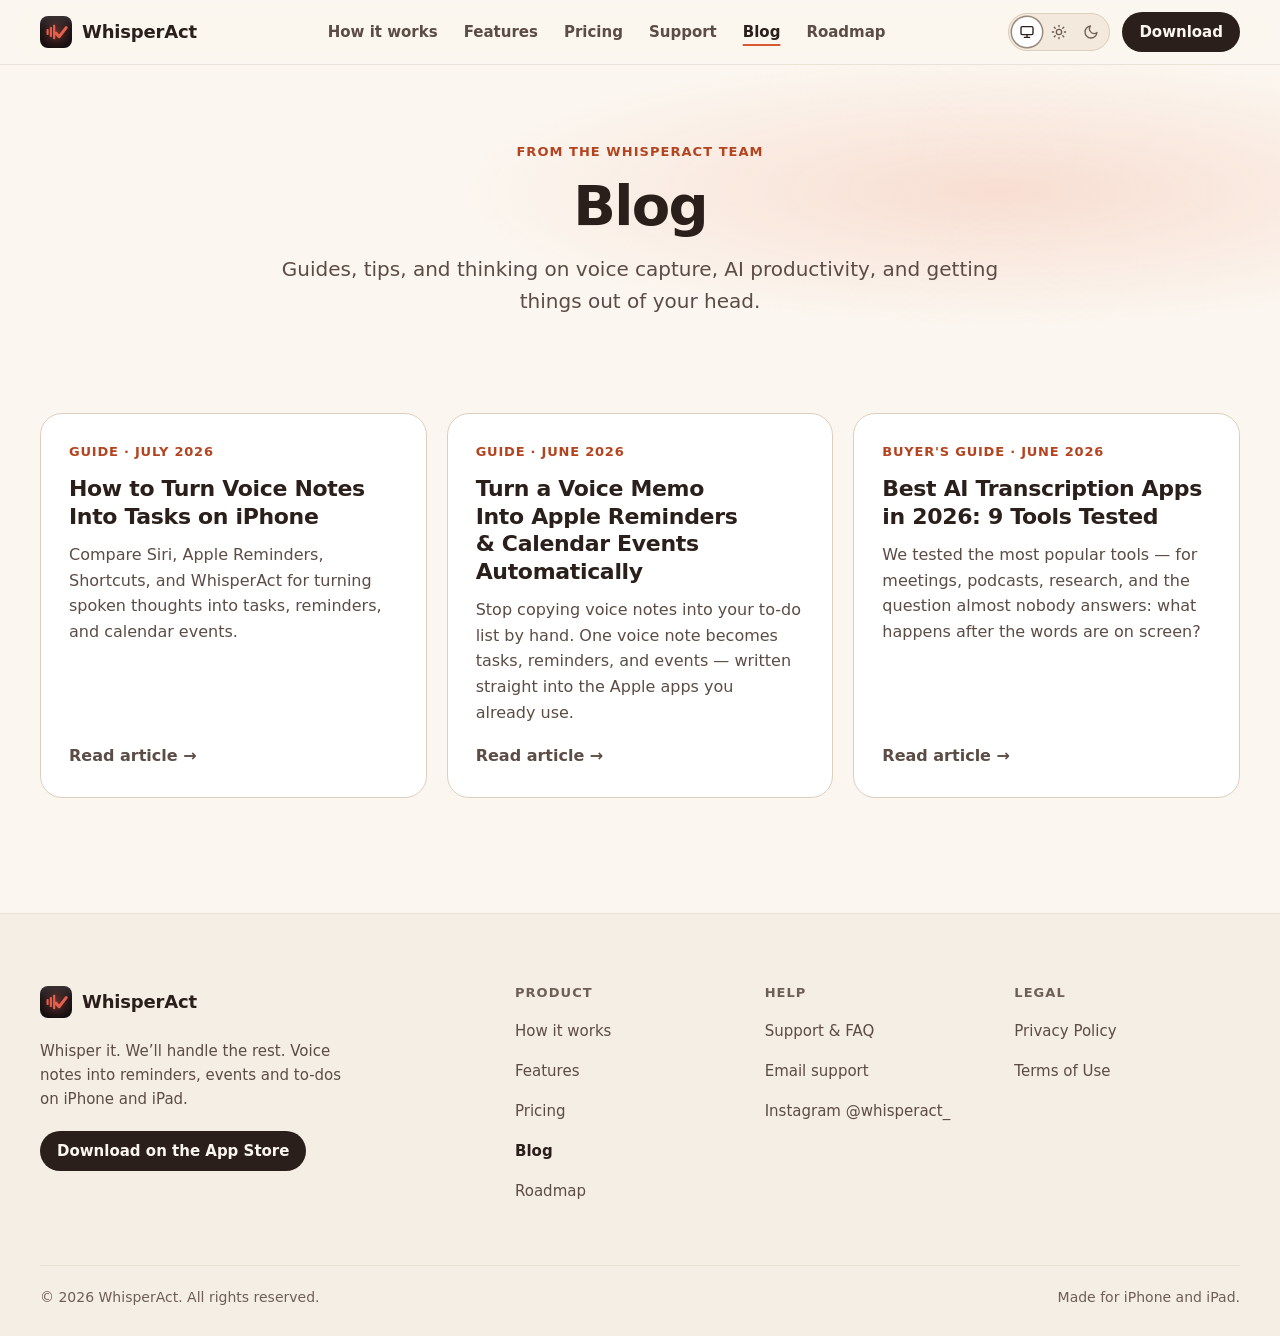
==== commit 9a31ebac: "Add the Roadmap page: the voyage from launch to 4.0.0 and the course ahead - New /roadmap: a treasur" ====
--- a/blog/index.html
+++ b/blog/index.html
@@ -66,6 +66,7 @@
           <li><a href="/#pricing">Pricing</a></li>
           <li><a href="/support">Support</a></li>
           <li><a href="/blog" aria-current="page">Blog</a></li>
+          <li><a href="/roadmap">Roadmap</a></li>
         </ul>
       </nav>
       <div class="header-actions">
@@ -150,6 +151,7 @@
             <li><a href="/#features">Features</a></li>
             <li><a href="/#pricing">Pricing</a></li>
             <li><a href="/blog" aria-current="page">Blog</a></li>
+            <li><a href="/roadmap">Roadmap</a></li>
           </ul>
         </div>
         <div>
--- a/site.css
+++ b/site.css
@@ -44,6 +44,11 @@
   --glow-review: #f4c3ad;
   --glow-plan: #c2d7ef;
   --glow-day: #e6cde3;
+  --map-bg: #f6ecdc;
+  --map-bg-2: #efe1cb;
+  --map-grid: rgba(120, 90, 50, 0.1);
+  --map-ink: #8a6a45;
+  --map-fog: rgba(246, 236, 220, 0.92);
   --hero-glow: radial-gradient(58% 62% at 78% 42%, #f8ded2 0%, rgba(248, 222, 210, 0) 72%);
   /* Item types — the app's tokens */
   --reminder: #1d9e75; --reminder-fill: #e1f5ee; --reminder-text: #085041; --reminder-line: #9fe1cb;
@@ -101,6 +106,11 @@
     --glow-review: rgba(240, 153, 123, 0.3);
     --glow-plan: rgba(133, 183, 235, 0.26);
     --glow-day: rgba(196, 140, 190, 0.28);
+    --map-bg: #1d2230;
+    --map-bg-2: #171b26;
+    --map-grid: rgba(190, 200, 230, 0.08);
+    --map-ink: #a9b4cc;
+    --map-fog: rgba(29, 34, 48, 0.92);
     --hero-glow: radial-gradient(58% 62% at 78% 42%, rgba(216, 90, 48, 0.2) 0%, rgba(216, 90, 48, 0) 72%);
     --reminder: #5dcaa5; --reminder-fill: #04342c; --reminder-text: #9fe1cb; --reminder-line: #085041;
     --event: #85b7eb; --event-fill: #042c53; --event-text: #b5d4f4; --event-line: #0c447c;
@@ -144,6 +154,11 @@
   --glow-review: rgba(240, 153, 123, 0.3);
   --glow-plan: rgba(133, 183, 235, 0.26);
   --glow-day: rgba(196, 140, 190, 0.28);
+  --map-bg: #1d2230;
+  --map-bg-2: #171b26;
+  --map-grid: rgba(190, 200, 230, 0.08);
+  --map-ink: #a9b4cc;
+  --map-fog: rgba(29, 34, 48, 0.92);
   --hero-glow: radial-gradient(58% 62% at 78% 42%, rgba(216, 90, 48, 0.2) 0%, rgba(216, 90, 48, 0) 72%);
   --reminder: #5dcaa5; --reminder-fill: #04342c; --reminder-text: #9fe1cb; --reminder-line: #085041;
   --event: #85b7eb; --event-fill: #042c53; --event-text: #b5d4f4; --event-line: #0c447c;
@@ -1562,6 +1577,329 @@
 .faq h3 + p { margin-top: 0.4em; }
 .small-note { color: var(--ink-3); font-size: 0.875rem; }
 
+/* ── iPad frame (genuine iPad captures) ───────────────────────────────── */
+/* Geometry follows screens/ipad-frame.svg (viewBox 2224 × 2912): screen opening 2064 × 2752 at 80,80. */
+.ipad {
+  position: relative;
+  flex: none;
+  aspect-ratio: 2224 / 2912;
+}
+.ipad::before {
+  content: "";
+  position: absolute;
+  inset: 0.4%;
+  border-radius: 6.7% / 5.1%;
+  box-shadow: var(--shadow-device);
+}
+.ipad::after {
+  content: "";
+  position: absolute;
+  inset: 0;
+  background: url("/screens/ipad-frame.svg") 0 0 / 100% 100% no-repeat;
+  pointer-events: none;
+}
+.ipad-screen {
+  position: absolute;
+  left: 3.597%;
+  top: 2.747%;
+  width: 92.806%;
+  height: 94.505%;
+  overflow: hidden;
+  border-radius: 2.7% / 2.05%;
+  background: #f0eeea;
+  isolation: isolate;
+}
+.ipad-screen picture,
+.ipad-screen img { display: block; width: 100%; height: 100%; }
+.ipad-screen img { object-fit: cover; }
+
+/* ── Roadmap: the voyage map ──────────────────────────────────────────── */
+.map-header { position: relative; overflow: hidden; overflow: clip; }
+.map-header .page-lead { max-width: 56ch; }
+.compass {
+  position: absolute;
+  right: max(var(--gutter), calc((100% - var(--shell)) / 2));
+  top: 50%;
+  width: clamp(160px, 18vw, 260px);
+  translate: 0 -50%;
+  color: var(--map-ink);
+  opacity: 0.55;
+  pointer-events: none;
+}
+.compass svg { width: 100%; height: auto; }
+@media (max-width: 61.99em) { .compass { display: none; } }
+
+.log {
+  display: grid;
+  grid-template-columns: repeat(4, minmax(0, 1fr));
+  gap: 12px;
+  margin: 32px 0 0;
+  padding: 0;
+  max-width: 760px;
+  list-style: none;
+}
+.log li {
+  padding: 14px 16px;
+  border: 1px solid var(--line-strong);
+  border-radius: var(--radius);
+  background: var(--surface);
+}
+.log strong {
+  display: block;
+  font-family: var(--font-ui);
+  font-size: clamp(1.5rem, 1.2rem + 1.2vw, 2rem);
+  font-weight: 800;
+  letter-spacing: -0.03em;
+  line-height: 1.1;
+  color: var(--ink);
+}
+.log span { display: block; margin-top: 4px; color: var(--ink-3); font-size: 0.875rem; line-height: 1.35; }
+@media (max-width: 39.99em) { .log { grid-template-columns: 1fr 1fr; } }
+
+.legend {
+  display: flex;
+  flex-wrap: wrap;
+  gap: 8px 20px;
+  margin: 24px 0 0;
+  padding: 0;
+  list-style: none;
+  color: var(--ink-2);
+  font-family: var(--font-ui);
+  font-size: 0.875rem;
+  font-weight: 600;
+}
+.legend li { display: inline-flex; align-items: center; gap: 8px; }
+.legend-key { display: inline-block; width: 18px; height: 18px; border-radius: 50%; }
+.legend-key--done { background: var(--coral); }
+.legend-key--here { background: var(--btn-bg); box-shadow: 0 0 0 3px var(--coral-subtle); }
+.legend-key--next { border: 2px dashed var(--coral-ink); }
+.legend-key--fog { background: var(--map-grid); border: 1px solid var(--line-strong); }
+
+.voyage {
+  position: relative;
+  padding-block: clamp(40px, 6vw, 72px) clamp(64px, 8vw, 112px);
+  background:
+    radial-gradient(60% 40% at 15% 20%, rgba(216, 90, 48, 0.08), transparent 70%),
+    radial-gradient(50% 36% at 85% 60%, rgba(55, 138, 221, 0.08), transparent 70%),
+    radial-gradient(1px 1px at 50% 50%, var(--map-grid) 98%, transparent) 0 0 / 22px 22px,
+    linear-gradient(180deg, var(--map-bg) 0%, var(--map-bg-2) 100%);
+  border-top: 1px solid var(--line);
+  border-bottom: 1px solid var(--line);
+}
+.voyage-track { max-width: 1080px; margin-inline: auto; }
+
+/* Each leg head and checkpoint owns the piece of trail behind it: a dotted base and a coral
+   "travelled" line whose length follows --p (motion.js, data-scroll="through"). */
+.trail { position: absolute; left: 50%; top: 0; width: 88px; height: 100%; translate: -50% 0; pointer-events: none; }
+.trail path { fill: none; stroke-linecap: round; vector-effect: non-scaling-stroke; }
+.trail-base { stroke: var(--map-ink); stroke-width: 2; stroke-dasharray: 1.2 2.4; opacity: 0.55; }
+/* The travelled line is revealed from the top with a clip (the route only ever heads down), which
+   behaves the same in every engine; dash offsets do not survive non-scaling strokes. */
+.trail-done { stroke: var(--coral); stroke-width: 3.5; clip-path: inset(0 0 calc((1 - var(--p, 1)) * 100%) 0); }
+.cp--ahead .trail-done, .cp--fog .trail-done { display: none; }
+.cp--fog .trail-base { opacity: 0.25; }
+
+.leg-head {
+  position: relative;
+  display: grid;
+  justify-items: center;
+  gap: 6px;
+  padding-block: clamp(28px, 4vw, 44px);
+  text-align: center;
+}
+.leg-stamp {
+  display: inline-flex;
+  align-items: center;
+  gap: 10px;
+  padding: 8px 16px;
+  border: 1.5px solid var(--map-ink);
+  border-radius: 999px;
+  background: var(--surface);
+  color: var(--map-ink);
+  font-family: var(--font-ui);
+  font-size: 0.8125rem;
+  font-weight: 700;
+  letter-spacing: 0.08em;
+  text-transform: uppercase;
+  rotate: -2deg;
+}
+.leg-head h2 {
+  font-size: clamp(1.625rem, 1.3rem + 1.4vw, 2.375rem);
+  font-weight: 800;
+  letter-spacing: -0.025em;
+}
+.leg-head p { color: var(--ink-2); max-width: 48ch; }
+
+.checkpoints { display: grid; padding: 0; list-style: none; }
+.cp {
+  position: relative;
+  display: grid;
+  grid-template-columns: minmax(0, 1fr) 88px minmax(0, 1fr);
+  align-items: center;
+  column-gap: clamp(12px, 2.5vw, 32px);
+  padding-block: clamp(18px, 2.5vw, 28px);
+}
+.cp-marker {
+  position: relative;
+  z-index: 1;
+  grid-column: 2;
+  display: grid;
+  place-items: center;
+  width: 48px;
+  height: 48px;
+  margin-inline: auto;
+  border-radius: 50%;
+  background: var(--coral);
+  color: #fff;
+  box-shadow: 0 0 0 5px var(--map-bg), 0 8px 20px -8px rgba(42, 31, 26, 0.5);
+}
+.cp-marker svg { width: 22px; height: 22px; }
+.cp--major .cp-marker { width: 58px; height: 58px; }
+.cp--major .cp-marker svg { width: 26px; height: 26px; }
+.cp--here .cp-marker { width: 64px; height: 64px; background: var(--btn-bg); color: var(--btn-ink); }
+.cp--here .cp-marker svg { width: 28px; height: 28px; }
+.cp--here .cp-marker::before,
+.cp--here .cp-marker::after {
+  content: "";
+  position: absolute;
+  inset: -6px;
+  border-radius: 50%;
+  border: 2px solid var(--coral);
+  opacity: 0;
+}
+.cp--ahead .cp-marker { background: var(--surface); color: var(--coral-ink); border: 2px dashed var(--coral-ink); }
+.cp--fog .cp-marker { background: var(--map-fog); color: var(--map-ink); border: 1px solid var(--line-strong); }
+
+.cp-card {
+  position: relative;
+  z-index: 1;
+  grid-column: 1;
+  padding: 20px 22px 22px;
+  border: 1px solid var(--line-strong);
+  border-radius: var(--radius-lg);
+  background: var(--surface);
+  box-shadow: var(--shadow-sm);
+}
+.cp:nth-child(even) .cp-card { grid-column: 3; }
+.cp:nth-child(even) .cp-media { grid-column: 1; }
+.cp-media { grid-column: 3; justify-self: center; display: grid; justify-items: center; gap: 10px; margin: 0; }
+.cp-media .iphone { width: 200px; transform-origin: 50% 100%; }
+.cp-media .ipad { width: 300px; transform-origin: 50% 100%; }
+.cp-media--pair { grid-template-columns: auto auto; align-items: end; gap: 0; }
+.cp-media--pair .ipad { width: clamp(220px, 24vw, 300px); }
+.cp-media--pair .iphone { position: relative; z-index: 1; width: clamp(90px, 9vw, 120px); margin-left: -36px; margin-bottom: -6px; }
+.cp-media--pair figcaption { grid-column: 1 / -1; margin-top: 10px; }
+.cp-media figcaption { color: var(--ink-3); font-size: 0.8125rem; text-align: center; }
+.cp-meta { display: flex; flex-wrap: wrap; align-items: center; gap: 8px; margin-bottom: 12px; }
+.cp-date {
+  display: inline-flex;
+  align-items: center;
+  padding: 4px 10px;
+  border-radius: 999px;
+  background: var(--coral-subtle);
+  color: var(--coral-ink);
+  font-family: var(--font-ui);
+  font-size: 0.8125rem;
+  font-weight: 700;
+}
+.cp-ver {
+  display: inline-flex;
+  align-items: center;
+  padding: 4px 10px;
+  border: 1px solid var(--line-strong);
+  border-radius: 999px;
+  color: var(--ink-2);
+  font-family: var(--font-ui);
+  font-size: 0.8125rem;
+  font-weight: 650;
+  font-variant-numeric: tabular-nums;
+}
+.cp-card h3 { font-size: 1.25rem; letter-spacing: -0.015em; }
+.cp-card p { margin-top: 8px; color: var(--ink-2); }
+.cp-card .checklist { margin-top: 12px; gap: 6px; font-size: 0.9375rem; }
+.cp-tags { display: flex; flex-wrap: wrap; gap: 6px; margin: 12px 0 0; padding: 0; list-style: none; }
+.cp-tags li {
+  padding: 3px 9px;
+  border-radius: 999px;
+  background: var(--sunken);
+  color: var(--ink-2);
+  font-family: var(--font-ui);
+  font-size: 0.75rem;
+  font-weight: 700;
+  letter-spacing: 0.03em;
+}
+.cp-tags .is-pro { background: var(--coral-subtle); color: var(--coral-ink); }
+.cp--here .cp-card { border-color: var(--coral); box-shadow: 0 0 0 4px var(--coral-subtle), var(--shadow-md); }
+.cp--ahead .cp-card { border-style: dashed; border-color: var(--coral-ink); background: var(--surface-2); }
+.cp--fog .cp-card { background: linear-gradient(180deg, var(--surface) 0%, var(--map-fog) 100%); }
+.here-badge {
+  display: inline-flex;
+  align-items: center;
+  gap: 6px;
+  padding: 4px 10px;
+  border-radius: 999px;
+  background: var(--btn-bg);
+  color: var(--btn-ink);
+  font-family: var(--font-ui);
+  font-size: 0.8125rem;
+  font-weight: 700;
+}
+.here-badge::before { content: ""; width: 8px; height: 8px; border-radius: 50%; background: var(--coral); }
+.cp-note { margin-top: 12px; color: var(--ink-3); font-size: 0.875rem; }
+.cp-actions { display: flex; flex-wrap: wrap; gap: 10px; margin-top: 16px; }
+
+@media (max-width: 61.99em) {
+  .cp { grid-template-columns: 48px minmax(0, 1fr); column-gap: 14px; align-items: start; }
+  /* Narrow layout: a straight trail down the marker column instead of the wavy SVG. */
+  .cp .trail { display: none; }
+  .cp::before, .cp::after {
+    content: "";
+    position: absolute;
+    left: 23px;
+    top: 0;
+    width: 2px;
+    height: 100%;
+  }
+  .cp::before { background: repeating-linear-gradient(180deg, var(--map-ink) 0 3px, transparent 3px 9px); opacity: 0.55; }
+  .cp::after { background: var(--coral); transform: scaleY(var(--p, 1)); transform-origin: 50% 0; }
+  .cp--ahead::after, .cp--fog::after { display: none; }
+  .cp--fog::before { opacity: 0.25; }
+  .cp-marker, .cp:nth-child(even) .cp-marker { grid-column: 1; grid-row: 1; width: 40px; height: 40px; margin-top: 12px; }
+  .cp--major .cp-marker { width: 44px; height: 44px; }
+  .cp--here .cp-marker { width: 48px; height: 48px; }
+  .cp-marker svg, .cp--major .cp-marker svg, .cp--here .cp-marker svg { width: 20px; height: 20px; }
+  .cp-card, .cp:nth-child(even) .cp-card { grid-column: 2; grid-row: 1; }
+  .cp-media, .cp:nth-child(even) .cp-media { grid-column: 2; grid-row: 2; justify-self: start; margin-top: 16px; }
+  .cp-media .iphone { width: min(170px, calc(100vw - 110px)); }
+  .cp-media .ipad { width: min(280px, calc(100vw - 110px)); }
+  .cp-media--pair .ipad { width: min(240px, calc(100vw - 170px)); }
+  .cp-media--pair .iphone { width: 96px; margin-left: -28px; }
+  .leg-head { justify-items: start; text-align: left; padding-left: 62px; }
+}
+
+/* Motion: markers plant, cards rise, devices tilt in, the trail draws, "you are here" pulses. */
+@media (prefers-reduced-motion: no-preference) {
+  .cp-media { perspective: 1200px; }
+  .reveal-ready .cp .cp-marker { transition: transform 0.7s cubic-bezier(0.34, 1.56, 0.64, 1), opacity 0.4s ease; }
+  .reveal-ready .cp:not(.is-revealed) .cp-marker { transform: scale(0.3); opacity: 0; }
+  .reveal-ready .cp .cp-card { transition: transform 0.8s cubic-bezier(0.2, 0.7, 0.2, 1) 0.1s, opacity 0.6s ease 0.1s; }
+  .reveal-ready .cp:not(.is-revealed) .cp-card { transform: translateY(26px); opacity: 0; }
+  .reveal-ready .leg-stamp { transition: transform 0.7s cubic-bezier(0.34, 1.56, 0.64, 1), opacity 0.4s ease; }
+  .reveal-ready .leg-head:not(.is-revealed) .leg-stamp { transform: scale(0.6) rotate(8deg); opacity: 0; }
+  .motion-ready .cp-media .iphone,
+  .motion-ready .cp-media .ipad {
+    transform: translate3d(0, calc((1 - var(--p, 1)) * 56px), 0) rotateX(calc((1 - var(--p, 1)) * 18deg)) scale(calc(0.92 + var(--p, 1) * 0.08));
+  }
+  .motion-ready .trail-done { transition: clip-path 0.15s linear; }
+  .motion-ready .compass svg { transform: rotate(calc(var(--p, 0) * 40deg)); transition: transform 0.2s linear; }
+  .cp--here .cp-marker::before { animation: here-pulse 2.6s ease-out infinite; }
+  .cp--here .cp-marker::after { animation: here-pulse 2.6s ease-out 1.3s infinite; }
+}
+@keyframes here-pulse {
+  0% { transform: scale(0.8); opacity: 0.9; }
+  100% { transform: scale(1.9); opacity: 0; }
+}
+
 /* ── Print ────────────────────────────────────────────────────────────── */
 @media print {
   .site-header, .site-footer, .skip-link, .hero-actions, .spotlight .btn { display: none !important; }
